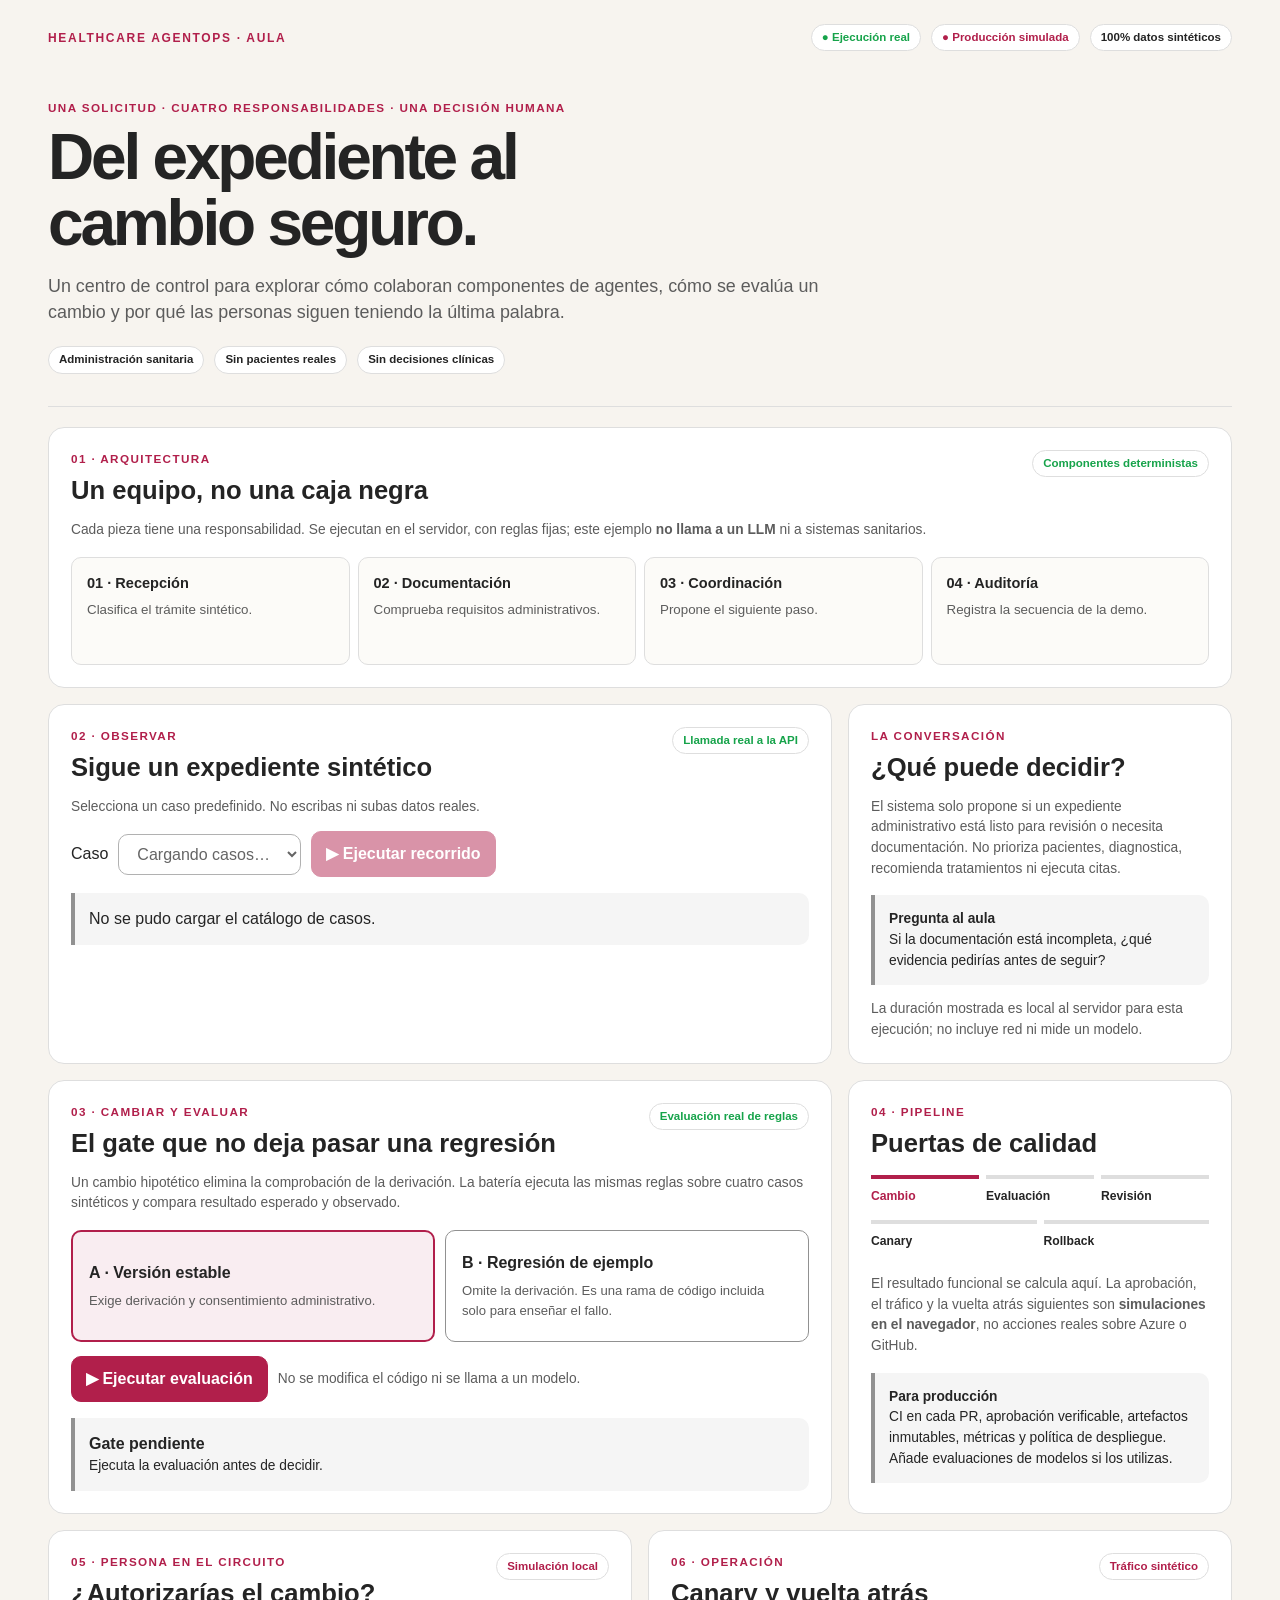
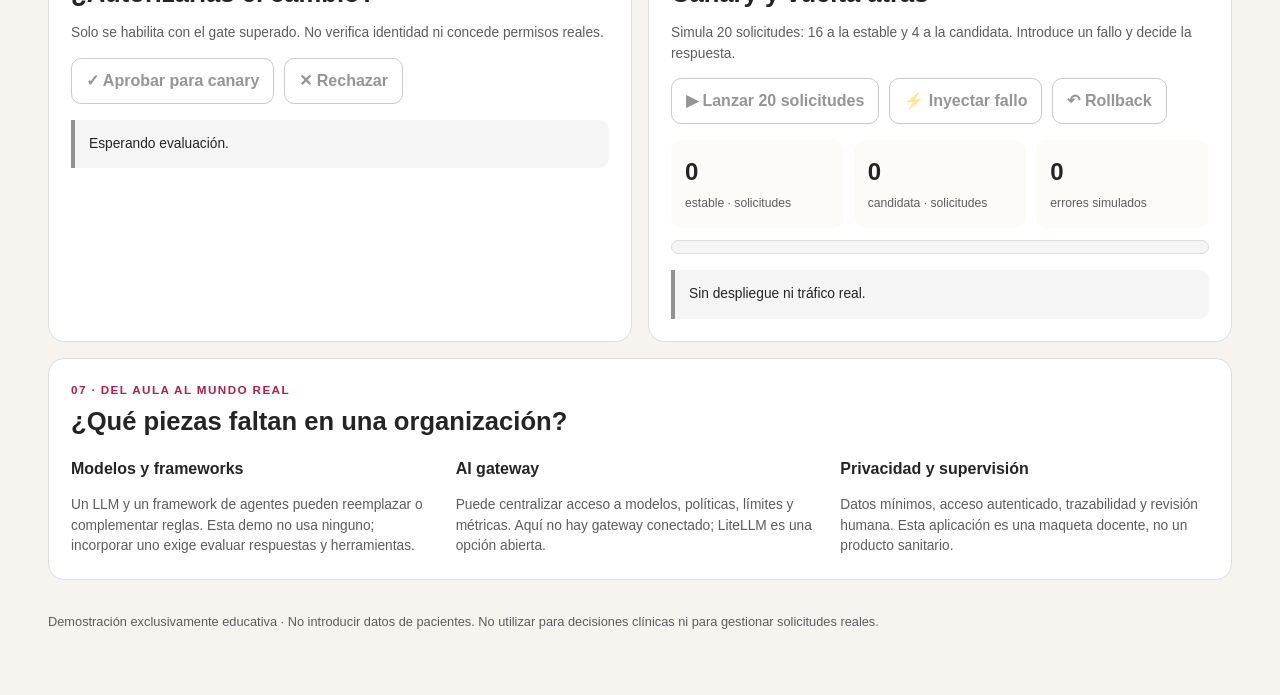
==== apps/healthcare/index.html @ aa03ec46 "Add synthetic healthcare AgentOps classroom Co-authored-by: Copilot <223556219+Copilot@users.noreply" ====
<!doctype html>
<html lang="es">
<head>
<meta charset="utf-8">
<meta name="viewport" content="width=device-width, initial-scale=1">
<meta name="description" content="Laboratorio interactivo de AgentOps para administración sanitaria con datos sintéticos.">
<title>Healthcare AgentOps · Centro de control</title>
<script>
  (() => {
    const param = new URLSearchParams(window.location.search).get("scoutTheme");
    const theme =
      param || (window.matchMedia("(prefers-color-scheme: dark)").matches ? "dark" : "light");
    document.documentElement.setAttribute("data-theme", theme);
  })();
</script>
<style>
:root {
  color-scheme: light;
  --cp-bg: #f7f4ef;
  --cp-bg-elevated: #fcfbf8;
  --cp-surface: #ffffff;
  --cp-surface-soft: #f5f5f5;
  --cp-border: #dedede;
  --cp-border-strong: #919191;
  --cp-text: #242424;
  --cp-text-muted: #5c5c5c;
  --cp-text-soft: #6f6f6f;
  --cp-accent: #b11f4b;
  --cp-accent-hover: #9a1a41;
  --cp-accent-soft: rgba(177, 31, 75, 0.08);
  --cp-accent-fg: #ffffff;
  --cp-success: #16a34a;
  --cp-danger: #dc2626;
  --cp-warning: #f59e0b;
  --cp-link: #0078d4;
  --cp-shadow: 0 18px 48px rgba(0, 0, 0, 0.12);
  --cp-overlay: rgba(255, 255, 255, 0.8);
  --cp-panel: rgba(255, 255, 255, 0.86);
  --cp-panel-strong: rgba(255, 255, 255, 0.96);
  --cp-sheen: rgba(255, 255, 255, 0.55);
  --cp-highlight: rgba(177, 31, 75, 0.12);
}
html[data-theme="dark"] {
  color-scheme: dark;
  --cp-bg: #3d3b3a;
  --cp-bg-elevated: #343231;
  --cp-surface: #292929;
  --cp-surface-soft: #2e2e2e;
  --cp-border: #474747;
  --cp-border-strong: #5f5f5f;
  --cp-text: #dedede;
  --cp-text-muted: #919191;
  --cp-text-soft: #b0b0b0;
  --cp-accent: #fd8ea1;
  --cp-accent-hover: #fb7b91;
  --cp-accent-soft: rgba(253, 142, 161, 0.14);
  --cp-accent-fg: #1a1a1a;
  --cp-success: #4ade80;
  --cp-danger: #f87171;
  --cp-warning: #fbbf24;
  --cp-link: #4da6ff;
  --cp-shadow: 0 18px 48px rgba(0, 0, 0, 0.32);
  --cp-overlay: rgba(41, 41, 41, 0.88);
  --cp-panel: rgba(41, 41, 41, 0.72);
  --cp-panel-strong: rgba(41, 41, 41, 0.96);
  --cp-sheen: rgba(255, 255, 255, 0.04);
  --cp-highlight: rgba(253, 142, 161, 0.12);
}
* { box-sizing: border-box }
body { margin: 0; background: var(--cp-bg); color: var(--cp-text); font: 16px/1.5 "Segoe UI", Aptos, Calibri, -apple-system, BlinkMacSystemFont, sans-serif }
main { max-width: 1440px; margin: auto; padding: 24px clamp(16px,4vw,48px) 64px }
h1,h2,h3,p { margin: 0 } h1 { font-size: clamp(2.4rem,5vw,4.6rem); line-height: 1.03; letter-spacing: -.05em; max-width: 900px }
h2 { font-size: clamp(1.3rem,2vw,1.7rem); line-height: 1.2 } h3 { font-size: 1rem }
button, select { font: inherit; color: var(--cp-text); border: 1px solid var(--cp-border-strong); border-radius: .625rem; background: var(--cp-surface); padding: 10px 14px }
button { cursor: pointer; font-weight: 650 } button:hover { border-color: var(--cp-accent); color: var(--cp-accent) }
button.primary { background: var(--cp-accent); border-color: var(--cp-accent); color: var(--cp-accent-fg) }
button.primary:hover { background: var(--cp-accent-hover) } button:disabled { opacity: .48; cursor: not-allowed }
button:focus-visible, select:focus-visible { outline: 3px solid var(--cp-accent); outline-offset: 3px }
.topline, .actions, .tagrow { display: flex; flex-wrap: wrap; gap: 10px; align-items: center }
.topline { justify-content: space-between; margin-bottom: 48px }
.brand { text-transform: uppercase; font-weight: 800; letter-spacing: .14em; color: var(--cp-accent); font-size: .75rem }
.pill { display: inline-flex; align-items: center; gap: 6px; border: 1px solid var(--cp-border); background: var(--cp-surface); border-radius: 999px; padding: 4px 10px; font-size: .72rem; font-weight: 700 }
.pill.real { color: var(--cp-success) } .pill.sim { color: var(--cp-accent) }
.lede { max-width: 820px; margin: 16px 0 20px; color: var(--cp-text-muted); font-size: 1.12rem }
.hero { border-bottom: 1px solid var(--cp-border); padding-bottom: 32px }
.grid { display: grid; grid-template-columns: repeat(12,minmax(0,1fr)); gap: 16px; margin-top: 20px }
.card { background: var(--cp-surface); border: 1px solid var(--cp-border); border-radius: 16px; padding: 22px; min-width: 0 }
.span12 { grid-column: span 12 } .span8 { grid-column: span 8 } .span4 { grid-column: span 4 } .span6 { grid-column: span 6 }
.cardhead { display: flex; justify-content: space-between; gap: 12px; align-items: flex-start; margin-bottom: 14px }
.kicker { font-weight: 800; color: var(--cp-accent); font-size: .73rem; text-transform: uppercase; letter-spacing: .12em; margin-bottom: 8px }
.muted { color: var(--cp-text-muted) } .small { font-size: .86rem } .space { margin-top: 14px } .space2 { margin-top: 22px }
.flow { display: grid; grid-template-columns: repeat(4,1fr); gap: 8px; margin-top: 16px }
.node { border: 1px solid var(--cp-border); border-radius: .625rem; padding: 15px; background: var(--cp-bg-elevated); min-height: 108px }
.node strong { display: block; font-size: .91rem } .node small { display: block; margin-top: 6px; color: var(--cp-text-muted) }
.choices { display: grid; grid-template-columns: 1fr 1fr; gap: 10px; margin-top: 16px }
.choice { text-align: left; min-height: 112px; padding: 16px }
.choice span { display: block; font-weight: 400; font-size: .82rem; margin-top: 6px; color: var(--cp-text-muted) }
.choice[aria-pressed="true"] { border: 2px solid var(--cp-accent); background: var(--cp-accent-soft) }
.result { margin-top: 16px; padding: 14px; border-left: 4px solid var(--cp-border-strong); background: var(--cp-surface-soft); border-radius: 0 .625rem .625rem 0 }
.result.good { border-color: var(--cp-success) } .result.bad { border-color: var(--cp-danger) }
.timeline { list-style: none; padding: 0; margin: 14px 0 0 }
.timeline li { display: grid; grid-template-columns: 130px 1fr; gap: 12px; padding: 11px 0; border-top: 1px solid var(--cp-border); font-size: .86rem }
.timeline li strong { color: var(--cp-accent) } .timeline small { display: block; color: var(--cp-text-muted) }
.steps { display: flex; flex-wrap: wrap; gap: 7px; padding: 0; list-style: none }
.steps li { flex: 1 1 85px; border-top: 4px solid var(--cp-border); padding: 8px 0; font-size: .76rem; font-weight: 700 }
.steps li.current { border-color: var(--cp-accent); color: var(--cp-accent) } .steps li.done { border-color: var(--cp-success) }
.test { display: flex; justify-content: space-between; gap: 10px; border-top: 1px solid var(--cp-border); padding: 9px 0; font-size: .86rem }
.pass { color: var(--cp-success); font-weight: 700 } .fail { color: var(--cp-danger); font-weight: 700 }
.metrics { display: grid; grid-template-columns: repeat(3,1fr); gap: 10px; margin-top: 16px }
.metric { background: var(--cp-bg-elevated); padding: 14px; border-radius: .625rem }
.metric strong { display: block; font-size: 1.5rem } .metric span { font-size: .76rem; color: var(--cp-text-muted) }
.track { height: 14px; background: var(--cp-surface-soft); border: 1px solid var(--cp-border); border-radius: 999px; overflow: hidden; margin-top: 12px }
.track span { display: block; height: 100%; background: var(--cp-accent); transition: width .25s }
footer { color: var(--cp-text-muted); margin-top: 32px; font-size: .8rem }
@media(max-width:850px) { .span8,.span4,.span6 { grid-column: span 12 } .flow { grid-template-columns: repeat(2,1fr) } .topline { margin-bottom: 26px } }
@media(max-width:480px) { .choices,.metrics { grid-template-columns: 1fr } .timeline li { grid-template-columns: 1fr; gap: 3px } }
@media(prefers-reduced-motion:reduce) { * { transition: none !important } }
</style>
</head>
<body>
<main>
  <div class="topline"><span class="brand">Healthcare AgentOps · Aula</span><div class="tagrow"><span class="pill real">● Ejecución real</span><span class="pill sim">● Producción simulada</span><span class="pill">100% datos sintéticos</span></div></div>
  <header class="hero">
    <p class="kicker">Una solicitud · Cuatro responsabilidades · Una decisión humana</p>
    <h1>Del expediente al<br>cambio seguro.</h1>
    <p class="lede">Un centro de control para explorar cómo colaboran componentes de agentes, cómo se evalúa un cambio y por qué las personas siguen teniendo la última palabra.</p>
    <div class="tagrow"><span class="pill">Administración sanitaria</span><span class="pill">Sin pacientes reales</span><span class="pill">Sin decisiones clínicas</span></div>
  </header>
  <section class="grid" aria-label="Laboratorio AgentOps sanitario">
    <article class="card span12">
      <div class="cardhead"><div><p class="kicker">01 · Arquitectura</p><h2>Un equipo, no una caja negra</h2></div><span class="pill real">Componentes deterministas</span></div>
      <p class="small muted">Cada pieza tiene una responsabilidad. Se ejecutan en el servidor, con reglas fijas; este ejemplo <strong>no llama a un LLM</strong> ni a sistemas sanitarios.</p>
      <div class="flow">
        <div class="node"><strong>01 · Recepción</strong><small>Clasifica el trámite sintético.</small></div>
        <div class="node"><strong>02 · Documentación</strong><small>Comprueba requisitos administrativos.</small></div>
        <div class="node"><strong>03 · Coordinación</strong><small>Propone el siguiente paso.</small></div>
        <div class="node"><strong>04 · Auditoría</strong><small>Registra la secuencia de la demo.</small></div>
      </div>
    </article>
    <article class="card span8">
      <div class="cardhead"><div><p class="kicker">02 · Observar</p><h2>Sigue un expediente sintético</h2></div><span class="pill real">Llamada real a la API</span></div>
      <p class="small muted">Selecciona un caso predefinido. No escribas ni subas datos reales.</p>
      <div class="actions space"><label for="case">Caso</label><select id="case" disabled><option>Cargando casos…</option></select><button id="run" class="primary" disabled>▶ Ejecutar recorrido</button></div>
      <div class="result" id="case-status" role="status" aria-live="polite">Selecciona un caso y ejecuta el recorrido.</div>
      <ol class="timeline" id="timeline" aria-label="Secuencia de componentes"></ol>
    </article>
    <article class="card span4">
      <div class="cardhead"><div><p class="kicker">La conversación</p><h2>¿Qué puede decidir?</h2></div></div>
      <p class="small muted">El sistema solo propone si un expediente administrativo está listo para revisión o necesita documentación. No prioriza pacientes, diagnostica, recomienda tratamientos ni ejecuta citas.</p>
      <div class="result small"><strong>Pregunta al aula</strong><p>Si la documentación está incompleta, ¿qué evidencia pedirías antes de seguir?</p></div>
      <p class="small muted space">La duración mostrada es local al servidor para esta ejecución; no incluye red ni mide un modelo.</p>
    </article>
    <article class="card span8">
      <div class="cardhead"><div><p class="kicker">03 · Cambiar y evaluar</p><h2>El gate que no deja pasar una regresión</h2></div><span class="pill real">Evaluación real de reglas</span></div>
      <p class="small muted">Un cambio hipotético elimina la comprobación de la derivación. La batería ejecuta las mismas reglas sobre cuatro casos sintéticos y compara resultado esperado y observado.</p>
      <div class="choices" role="group" aria-label="Versión a evaluar">
        <button class="choice" id="stable" aria-pressed="true"><strong>A · Versión estable</strong><span>Exige derivación y consentimiento administrativo.</span></button>
        <button class="choice" id="candidate" aria-pressed="false"><strong>B · Regresión de ejemplo</strong><span>Omite la derivación. Es una rama de código incluida solo para enseñar el fallo.</span></button>
      </div>
      <div class="actions space"><button id="evaluate" class="primary">▶ Ejecutar evaluación</button><span class="small muted">No se modifica el código ni se llama a un modelo.</span></div>
      <div class="result" id="gate" role="status" aria-live="polite"><strong>Gate pendiente</strong><p class="small">Ejecuta la evaluación antes de decidir.</p></div>
      <div id="tests" aria-label="Resultados de evaluación"></div>
    </article>
    <article class="card span4">
      <div class="cardhead"><div><p class="kicker">04 · Pipeline</p><h2>Puertas de calidad</h2></div></div>
      <ul class="steps"><li id="s-code" class="current">Cambio</li><li id="s-test">Evaluación</li><li id="s-review">Revisión</li><li id="s-canary">Canary</li><li id="s-rollback">Rollback</li></ul>
      <p class="small muted">El resultado funcional se calcula aquí. La aprobación, el tráfico y la vuelta atrás siguientes son <strong>simulaciones en el navegador</strong>, no acciones reales sobre Azure o GitHub.</p>
      <div class="result small"><strong>Para producción</strong><p>CI en cada PR, aprobación verificable, artefactos inmutables, métricas y política de despliegue. Añade evaluaciones de modelos si los utilizas.</p></div>
    </article>
    <article class="card span6">
      <div class="cardhead"><div><p class="kicker">05 · Persona en el circuito</p><h2>¿Autorizarías el cambio?</h2></div><span class="pill sim">Simulación local</span></div>
      <p class="small muted">Solo se habilita con el gate superado. No verifica identidad ni concede permisos reales.</p>
      <div class="actions space"><button id="approve" disabled>✓ Aprobar para canary</button><button id="reject" disabled>✕ Rechazar</button></div>
      <div class="result small" id="review-status" role="status">Esperando evaluación.</div>
    </article>
    <article class="card span6">
      <div class="cardhead"><div><p class="kicker">06 · Operación</p><h2>Canary y vuelta atrás</h2></div><span class="pill sim">Tráfico sintético</span></div>
      <p class="small muted">Simula 20 solicitudes: 16 a la estable y 4 a la candidata. Introduce un fallo y decide la respuesta.</p>
      <div class="actions space"><button id="traffic" disabled>▶ Lanzar 20 solicitudes</button><button id="fault" disabled>⚡ Inyectar fallo</button><button id="rollback" disabled>↶ Rollback</button></div>
      <div class="metrics"><div class="metric"><strong id="stable-count">0</strong><span>estable · solicitudes</span></div><div class="metric"><strong id="candidate-count">0</strong><span>candidata · solicitudes</span></div><div class="metric"><strong id="errors">0</strong><span>errores simulados</span></div></div>
      <div class="track" aria-label="Porcentaje de tráfico candidato"><span id="traffic-bar" style="width:0%"></span></div>
      <div class="result small" id="ops-status" role="status">Sin despliegue ni tráfico real.</div>
    </article>
    <article class="card span12">
      <p class="kicker">07 · Del aula al mundo real</p><h2>¿Qué piezas faltan en una organización?</h2>
      <div class="grid"><div class="span4"><h3>Modelos y frameworks</h3><p class="small muted space">Un LLM y un framework de agentes pueden reemplazar o complementar reglas. Esta demo no usa ninguno; incorporar uno exige evaluar respuestas y herramientas.</p></div><div class="span4"><h3>AI gateway</h3><p class="small muted space">Puede centralizar acceso a modelos, políticas, límites y métricas. Aquí no hay gateway conectado; LiteLLM es una opción abierta.</p></div><div class="span4"><h3>Privacidad y supervisión</h3><p class="small muted space">Datos mínimos, acceso autenticado, trazabilidad y revisión humana. Esta aplicación es una maqueta docente, no un producto sanitario.</p></div></div>
    </article>
  </section>
  <footer>Demostración exclusivamente educativa · No introducir datos de pacientes. No utilizar para decisiones clínicas ni para gestionar solicitudes reales.</footer>
</main>
<script>
const $ = id => document.getElementById(id);
let version = "stable", passed = false, approved = false, requests = 0, faulted = false;
function text(id, value) { $(id).textContent = value; }
function state(id, cls) { $(id).className = cls; }
function choose(next) {
  version = next; passed = false; approved = false; requests = 0; faulted = false;
  for (const id of ["stable", "candidate"]) $(id).setAttribute("aria-pressed", String(id === version));
  $("gate").className = "result"; $("gate").innerHTML = "<strong>Gate pendiente</strong><p class='small'>Ejecuta la evaluación antes de decidir.</p>";
  $("tests").replaceChildren(); $("timeline").replaceChildren(); text("case-status", "Selecciona un caso y ejecuta el recorrido.");
  text("review-status", "Esperando evaluación."); text("ops-status", "Sin despliegue ni tráfico real.");
  text("stable-count", "0"); text("candidate-count", "0"); text("errors", "0"); $("traffic-bar").style.width = "0%";
  $("approve").disabled = $("reject").disabled = $("traffic").disabled = $("fault").disabled = $("rollback").disabled = true;
  for (const id of ["s-code","s-test","s-review","s-canary","s-rollback"]) state(id, "");
  state("s-code", "current");
}
async function post(path, body) {
  const response = await fetch(path, {method:"POST", headers:{"Content-Type":"application/json"}, body:JSON.stringify(body)});
  if (!response.ok) throw new Error("La API no respondió correctamente (" + response.status + ").");
  return response.json();
}
function setBusy(busy) {
  $("evaluate").disabled = $("stable").disabled = $("candidate").disabled = busy;
  $("run").disabled = busy || $("case").disabled;
}
for (const id of ["stable", "candidate"]) $(id).addEventListener("click", () => choose(id));
$("run").addEventListener("click", async () => {
  setBusy(true); text("case-status", "Ejecutando…"); $("timeline").replaceChildren();
  try {
    const result = await post("/api/run", {case:$("case").value, version});
    const ready = result.status === "ready";
    $("case-status").className = "result " + (ready ? "good" : "bad");
    text("case-status", (ready ? "Listo para revisión humana" : "Pendiente de documentación") + " · " + result.duration_ms + " ms de procesamiento del servidor");
    for (const event of result.events) {
      const li = document.createElement("li"), who = document.createElement("strong"), body = document.createElement("div"), detail = document.createElement("small");
      who.textContent = event.agent; body.textContent = event.action; detail.textContent = event.detail;
      body.append(detail); li.append(who, body); $("timeline").append(li);
    }
  } catch (error) { $("case-status").className = "result bad"; text("case-status", error.message); }
  finally { setBusy(false); }
});
$("evaluate").addEventListener("click", async () => {
  choose(version); setBusy(true); state("s-code", "done"); state("s-test", "current");
  text("gate", "Evaluando casos sintéticos…");
  try {
    const result = await post("/api/evaluate", {version});
    passed = result.passed; $("gate").className = "result " + (passed ? "good" : "bad");
    text("gate", passed ? "✓ Gate superado: todos los casos pasan." : "✕ Gate bloqueado: se ha detectado una regresión.");
    for (const item of result.results) {
      const row = document.createElement("div"), label = document.createElement("span"), outcome = document.createElement("span");
      row.className = "test"; label.textContent = item.title;
      outcome.className = item.passed ? "pass" : "fail";
      outcome.textContent = item.passed ? "✓ Correcto" : "✕ Esperado: pendiente · observado: listo";
      row.append(label, outcome); $("tests").append(row);
    }
    if (passed) {
      state("s-test", "done"); state("s-review", "current"); $("approve").disabled = $("reject").disabled = false;
      text("review-status", "Evidencia disponible. Decide si simularías una aprobación.");
    } else text("review-status", "Bloqueado: corrige el cambio y vuelve a evaluar.");
  } catch (error) { $("gate").className = "result bad"; text("gate", error.message); text("review-status", "Bloqueado: no hay evidencia suficiente."); }
  finally { setBusy(false); }
});
$("approve").addEventListener("click", () => {
  if (!passed) return; approved = true; $("approve").disabled = $("reject").disabled = true; $("traffic").disabled = false;
  text("review-status", "Aprobación simulada registrada en esta página."); state("s-review", "done"); state("s-canary", "current");
});
$("reject").addEventListener("click", () => {
  approved = false; $("approve").disabled = $("reject").disabled = $("traffic").disabled = true;
  text("review-status", "Rechazado en esta página. Vuelve a evaluar para empezar otra revisión.");
});
$("traffic").addEventListener("click", () => {
  if (!approved) return; requests = 20; $("traffic").disabled = true; $("fault").disabled = false;
  text("stable-count", "16"); text("candidate-count", "4"); $("traffic-bar").style.width = "20%";
  text("ops-status", "Canary simulado: 4 de 20 solicitudes a la candidata; sin errores.");
});
$("fault").addEventListener("click", () => {
  if (!approved || !requests) return; faulted = true; $("fault").disabled = true; $("rollback").disabled = false;
  text("errors", "2"); text("ops-status", "Alerta simulada: 2 de 4 solicitudes de la candidata fallan (50%). Decide si vuelves atrás.");
  state("s-canary", "done"); state("s-rollback", "current");
});
$("rollback").addEventListener("click", () => {
  if (!faulted) return; $("rollback").disabled = true; $("traffic-bar").style.width = "0%";
  text("ops-status", "Rollback simulado: el tráfico futuro vuelve al 100% a la estable. Las cifras de arriba son las ya observadas.");
  state("s-rollback", "done");
});
choose("stable");
fetch("/api/cases").then(response => { if (!response.ok) throw new Error(); return response.json(); }).then(data => {
  $("case").replaceChildren();
  for (const item of data.cases) { const option = document.createElement("option"); option.value = item.id; option.textContent = item.title; $("case").append(option); }
  $("case").disabled = $("run").disabled = false;
}).catch(() => { text("case-status", "No se pudo cargar el catálogo de casos."); });
</script>
</body>
</html>
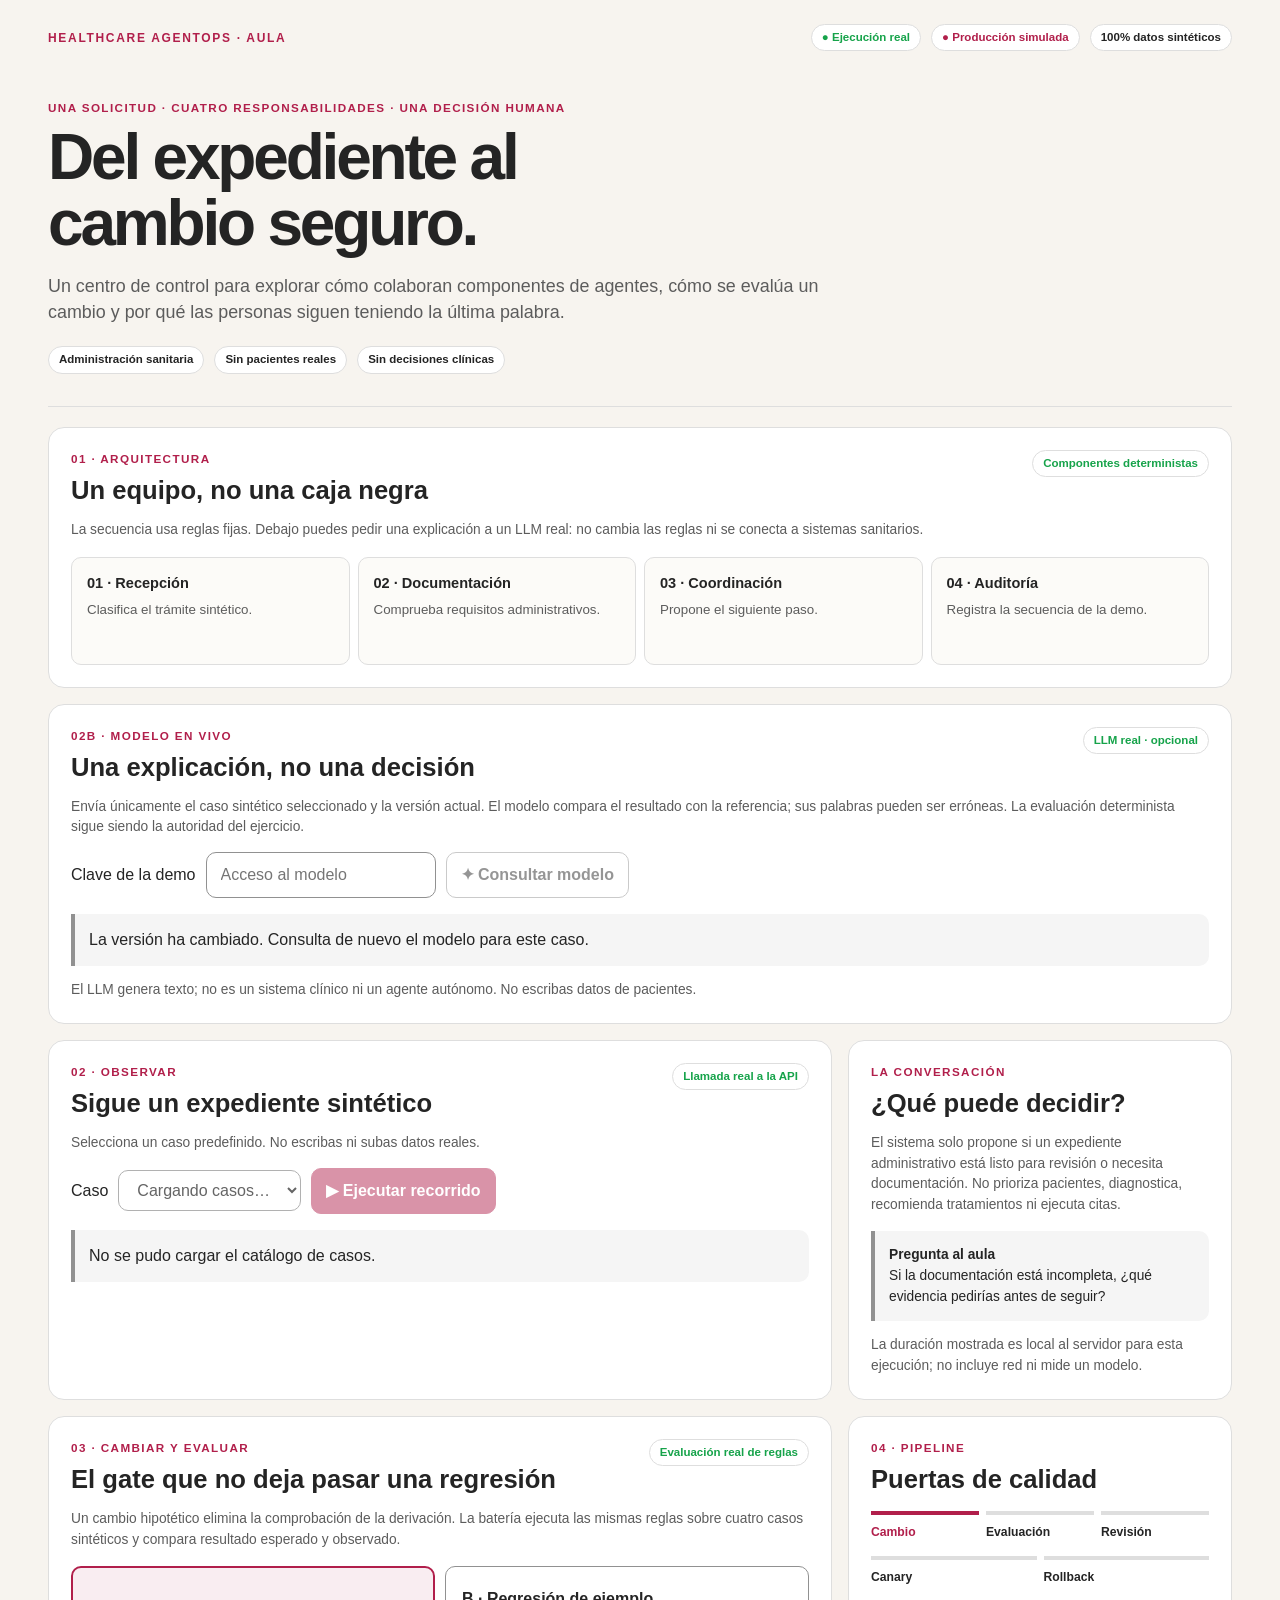
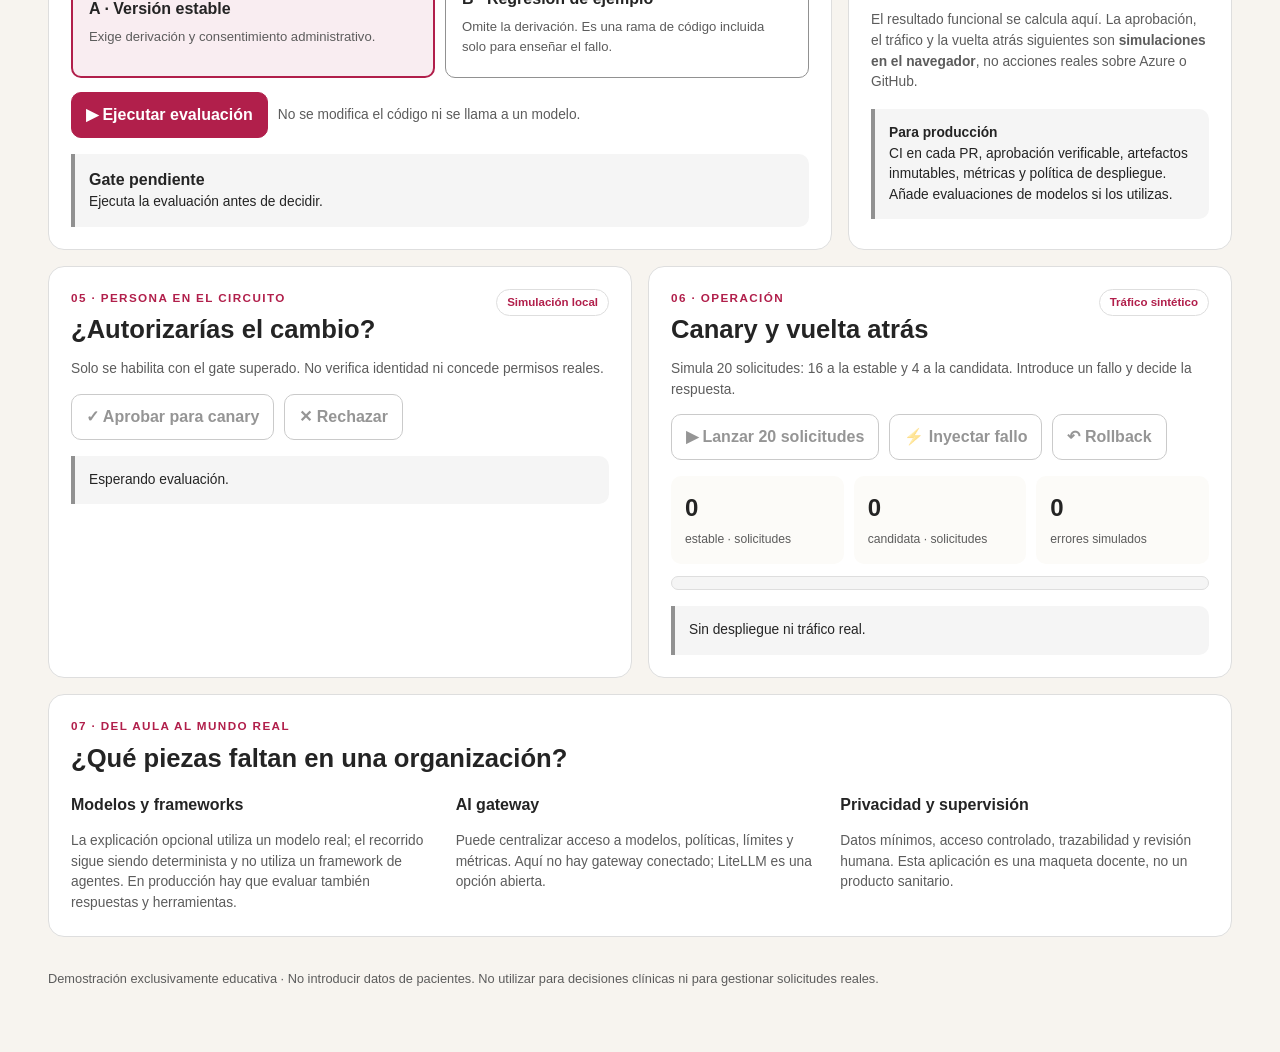
==== commit ac7ee58d: "Add optional synthetic-case LLM explanation Co-authored-by: Copilot <223556219+Copilot@users.noreply" ====
--- a/apps/healthcare/index.html
+++ b/apps/healthcare/index.html
@@ -71,7 +71,7 @@
 main { max-width: 1440px; margin: auto; padding: 24px clamp(16px,4vw,48px) 64px }
 h1,h2,h3,p { margin: 0 } h1 { font-size: clamp(2.4rem,5vw,4.6rem); line-height: 1.03; letter-spacing: -.05em; max-width: 900px }
 h2 { font-size: clamp(1.3rem,2vw,1.7rem); line-height: 1.2 } h3 { font-size: 1rem }
-button, select { font: inherit; color: var(--cp-text); border: 1px solid var(--cp-border-strong); border-radius: .625rem; background: var(--cp-surface); padding: 10px 14px }
+button, select, input { font: inherit; color: var(--cp-text); border: 1px solid var(--cp-border-strong); border-radius: .625rem; background: var(--cp-surface); padding: 10px 14px }
 button { cursor: pointer; font-weight: 650 } button:hover { border-color: var(--cp-accent); color: var(--cp-accent) }
 button.primary { background: var(--cp-accent); border-color: var(--cp-accent); color: var(--cp-accent-fg) }
 button.primary:hover { background: var(--cp-accent-hover) } button:disabled { opacity: .48; cursor: not-allowed }
@@ -97,6 +97,7 @@
 .choice span { display: block; font-weight: 400; font-size: .82rem; margin-top: 6px; color: var(--cp-text-muted) }
 .choice[aria-pressed="true"] { border: 2px solid var(--cp-accent); background: var(--cp-accent-soft) }
 .result { margin-top: 16px; padding: 14px; border-left: 4px solid var(--cp-border-strong); background: var(--cp-surface-soft); border-radius: 0 .625rem .625rem 0 }
+#model-result { white-space: pre-line }
 .result.good { border-color: var(--cp-success) } .result.bad { border-color: var(--cp-danger) }
 .timeline { list-style: none; padding: 0; margin: 14px 0 0 }
 .timeline li { display: grid; grid-template-columns: 130px 1fr; gap: 12px; padding: 11px 0; border-top: 1px solid var(--cp-border); font-size: .86rem }
@@ -129,13 +130,20 @@
   <section class="grid" aria-label="Laboratorio AgentOps sanitario">
     <article class="card span12">
       <div class="cardhead"><div><p class="kicker">01 · Arquitectura</p><h2>Un equipo, no una caja negra</h2></div><span class="pill real">Componentes deterministas</span></div>
-      <p class="small muted">Cada pieza tiene una responsabilidad. Se ejecutan en el servidor, con reglas fijas; este ejemplo <strong>no llama a un LLM</strong> ni a sistemas sanitarios.</p>
+      <p class="small muted">La secuencia usa reglas fijas. Debajo puedes pedir una explicación a un LLM real: no cambia las reglas ni se conecta a sistemas sanitarios.</p>
       <div class="flow">
         <div class="node"><strong>01 · Recepción</strong><small>Clasifica el trámite sintético.</small></div>
         <div class="node"><strong>02 · Documentación</strong><small>Comprueba requisitos administrativos.</small></div>
         <div class="node"><strong>03 · Coordinación</strong><small>Propone el siguiente paso.</small></div>
         <div class="node"><strong>04 · Auditoría</strong><small>Registra la secuencia de la demo.</small></div>
       </div>
+    </article>
+    <article class="card span12">
+      <div class="cardhead"><div><p class="kicker">02B · Modelo en vivo</p><h2>Una explicación, no una decisión</h2></div><span class="pill real">LLM real · opcional</span></div>
+      <p class="small muted">Envía únicamente el caso sintético seleccionado y la versión actual. El modelo compara el resultado con la referencia; sus palabras pueden ser erróneas. La evaluación determinista sigue siendo la autoridad del ejercicio.</p>
+      <div class="actions space"><label for="model-token">Clave de la demo</label><input id="model-token" type="password" autocomplete="off" placeholder="Acceso al modelo"><button id="model-run" disabled>✦ Consultar modelo</button></div>
+      <div class="result" id="model-result" role="status" aria-live="polite">Necesitas la clave de acceso y una conexión al modelo configurada en el servidor.</div>
+      <p class="small muted space">El LLM genera texto; no es un sistema clínico ni un agente autónomo. No escribas datos de pacientes.</p>
     </article>
     <article class="card span8">
       <div class="cardhead"><div><p class="kicker">02 · Observar</p><h2>Sigue un expediente sintético</h2></div><span class="pill real">Llamada real a la API</span></div>
@@ -183,7 +191,7 @@
     </article>
     <article class="card span12">
       <p class="kicker">07 · Del aula al mundo real</p><h2>¿Qué piezas faltan en una organización?</h2>
-      <div class="grid"><div class="span4"><h3>Modelos y frameworks</h3><p class="small muted space">Un LLM y un framework de agentes pueden reemplazar o complementar reglas. Esta demo no usa ninguno; incorporar uno exige evaluar respuestas y herramientas.</p></div><div class="span4"><h3>AI gateway</h3><p class="small muted space">Puede centralizar acceso a modelos, políticas, límites y métricas. Aquí no hay gateway conectado; LiteLLM es una opción abierta.</p></div><div class="span4"><h3>Privacidad y supervisión</h3><p class="small muted space">Datos mínimos, acceso autenticado, trazabilidad y revisión humana. Esta aplicación es una maqueta docente, no un producto sanitario.</p></div></div>
+      <div class="grid"><div class="span4"><h3>Modelos y frameworks</h3><p class="small muted space">La explicación opcional utiliza un modelo real; el recorrido sigue siendo determinista y no utiliza un framework de agentes. En producción hay que evaluar también respuestas y herramientas.</p></div><div class="span4"><h3>AI gateway</h3><p class="small muted space">Puede centralizar acceso a modelos, políticas, límites y métricas. Aquí no hay gateway conectado; LiteLLM es una opción abierta.</p></div><div class="span4"><h3>Privacidad y supervisión</h3><p class="small muted space">Datos mínimos, acceso controlado, trazabilidad y revisión humana. Esta aplicación es una maqueta docente, no un producto sanitario.</p></div></div>
     </article>
   </section>
   <footer>Demostración exclusivamente educativa · No introducir datos de pacientes. No utilizar para decisiones clínicas ni para gestionar solicitudes reales.</footer>
@@ -195,6 +203,7 @@
 function state(id, cls) { $(id).className = cls; }
 function choose(next) {
   version = next; passed = false; approved = false; requests = 0; faulted = false;
+  $("model-result").className = "result"; text("model-result", "La versión ha cambiado. Consulta de nuevo el modelo para este caso.");
   for (const id of ["stable", "candidate"]) $(id).setAttribute("aria-pressed", String(id === version));
   $("gate").className = "result"; $("gate").innerHTML = "<strong>Gate pendiente</strong><p class='small'>Ejecuta la evaluación antes de decidir.</p>";
   $("tests").replaceChildren(); $("timeline").replaceChildren(); text("case-status", "Selecciona un caso y ejecuta el recorrido.");
@@ -204,16 +213,35 @@
   for (const id of ["s-code","s-test","s-review","s-canary","s-rollback"]) state(id, "");
   state("s-code", "current");
 }
-async function post(path, body) {
-  const response = await fetch(path, {method:"POST", headers:{"Content-Type":"application/json"}, body:JSON.stringify(body)});
+async function post(path, body, token = "") {
+  const headers = {"Content-Type":"application/json"};
+  if (token) headers["X-Demo-Token"] = token;
+  const response = await fetch(path, {method:"POST", headers, body:JSON.stringify(body)});
   if (!response.ok) throw new Error("La API no respondió correctamente (" + response.status + ").");
   return response.json();
 }
 function setBusy(busy) {
   $("evaluate").disabled = $("stable").disabled = $("candidate").disabled = busy;
   $("run").disabled = busy || $("case").disabled;
+  $("model-run").disabled = busy || $("case").disabled;
 }
 for (const id of ["stable", "candidate"]) $(id).addEventListener("click", () => choose(id));
+$("case").addEventListener("change", () => {
+  $("model-result").className = "result";
+  text("model-result", "El caso ha cambiado. Consulta de nuevo el modelo.");
+});
+$("model-run").addEventListener("click", async () => {
+  const token = $("model-token").value;
+  if (!token) { text("model-result", "Introduce la clave de la demo."); return; }
+  setBusy(true); text("model-result", "Consultando el modelo con datos sintéticos…");
+  try {
+    const result = await post("/api/model", {case:$("case").value, version}, token);
+    $("model-result").className = "result " + (result.discrepancy ? "bad" : "good");
+    text("model-result", "Modelo: " + result.model + " · " + result.duration_ms + " ms · " +
+      (result.discrepancy ? "La regla detecta discrepancia." : "Sin discrepancia en este caso.") + "\n\n" + result.text);
+  } catch (error) { $("model-result").className = "result bad"; text("model-result", error.message); }
+  finally { setBusy(false); }
+});
 $("run").addEventListener("click", async () => {
   setBusy(true); text("case-status", "Ejecutando…"); $("timeline").replaceChildren();
   try {
@@ -277,7 +305,7 @@
 fetch("/api/cases").then(response => { if (!response.ok) throw new Error(); return response.json(); }).then(data => {
   $("case").replaceChildren();
   for (const item of data.cases) { const option = document.createElement("option"); option.value = item.id; option.textContent = item.title; $("case").append(option); }
-  $("case").disabled = $("run").disabled = false;
+  $("case").disabled = $("run").disabled = $("model-run").disabled = false;
 }).catch(() => { text("case-status", "No se pudo cargar el catálogo de casos."); });
 </script>
 </body>
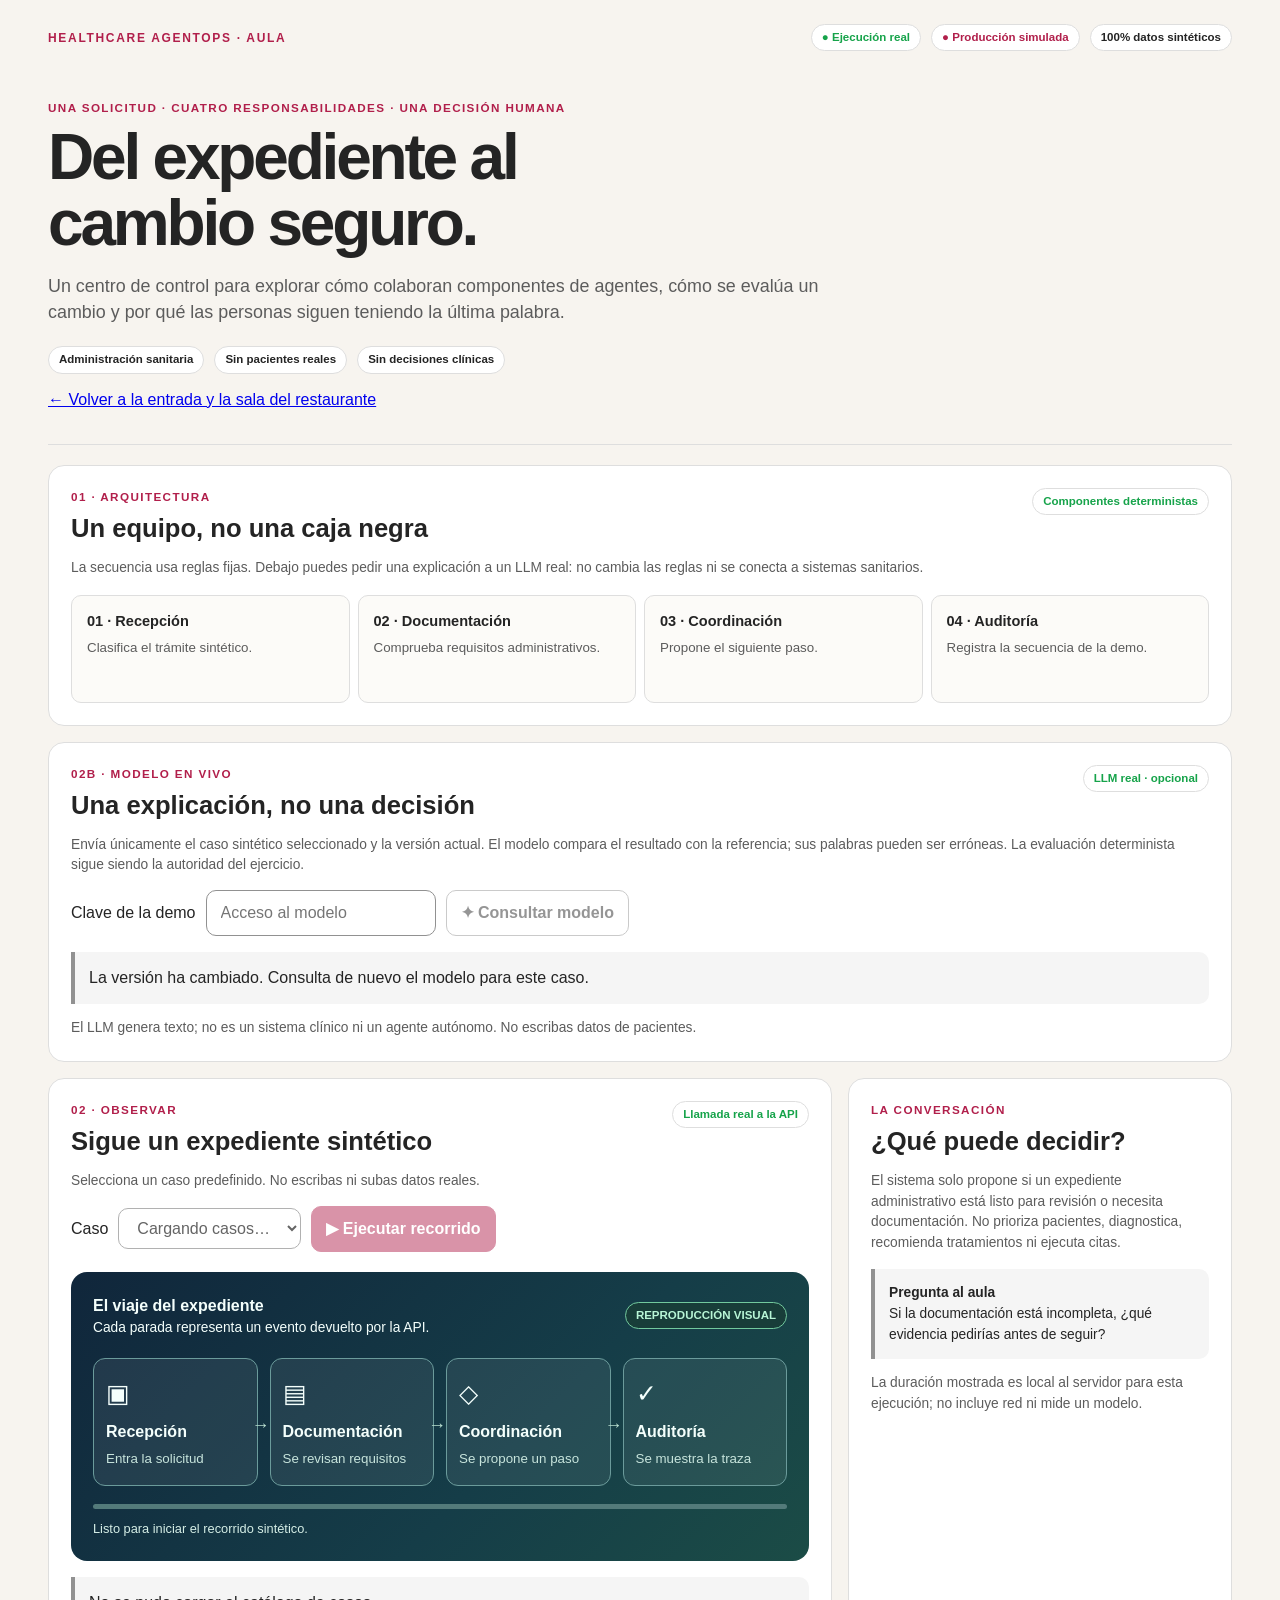
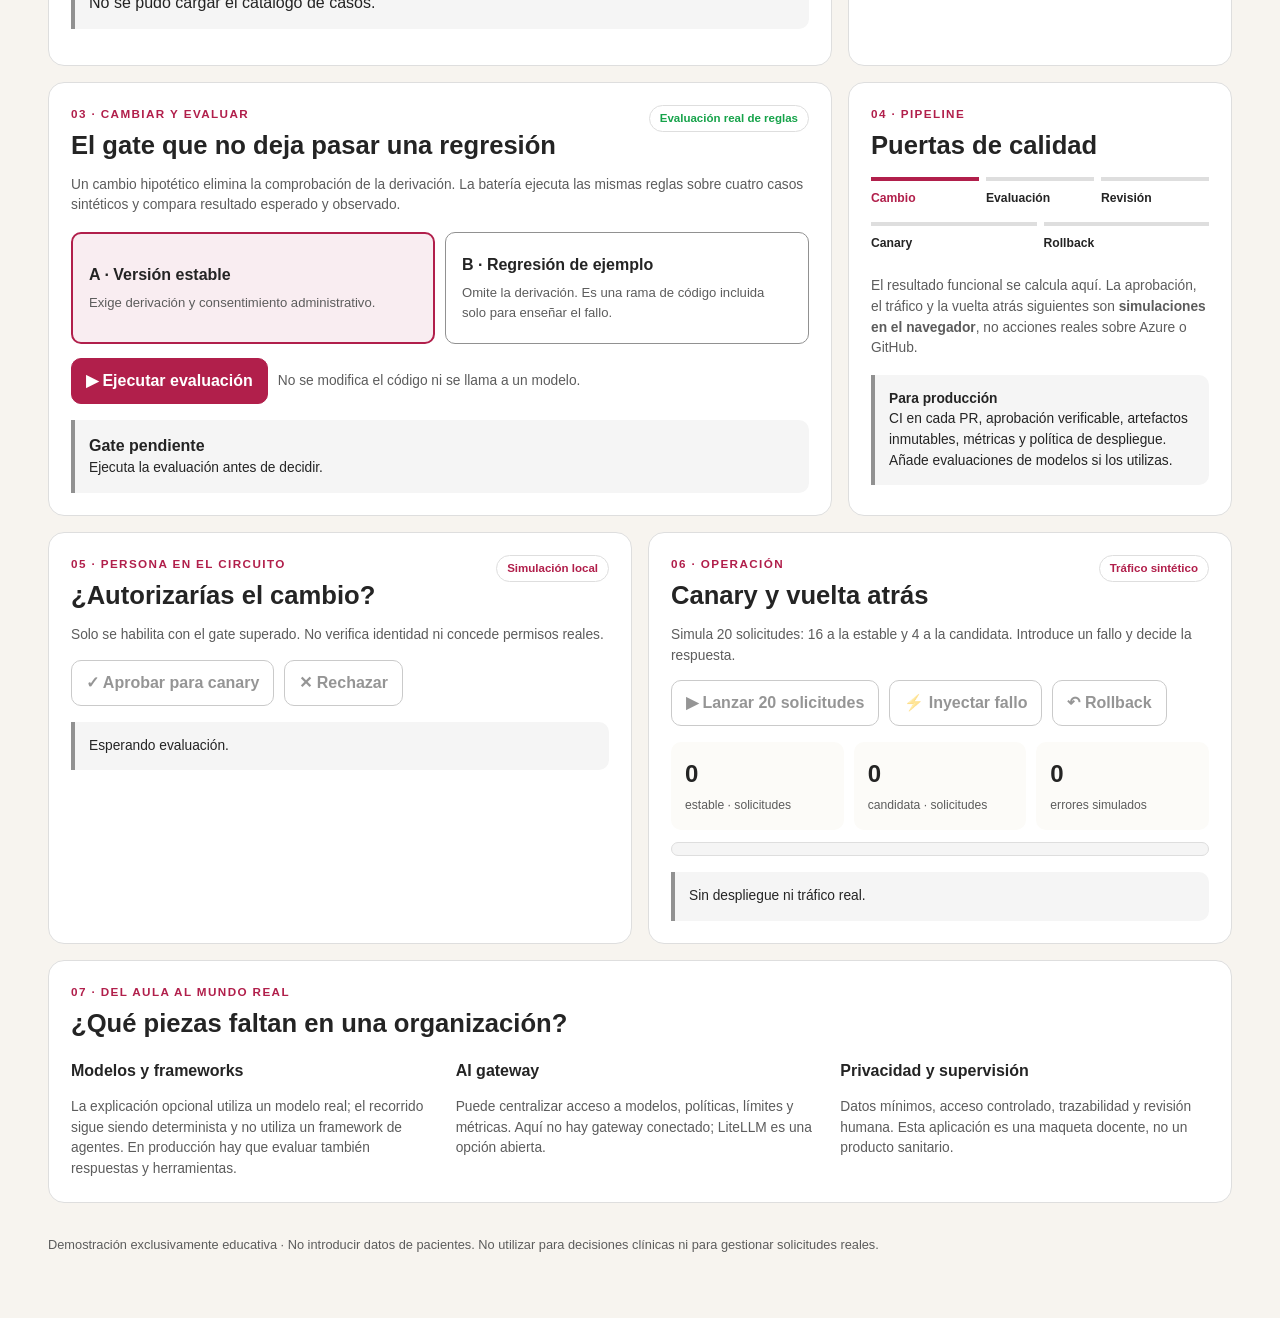
==== commit 6e2a8cce: "Restore interactive restaurant entrance for classroom Co-authored-by: Copilot <223556219+Copilot@use" ====
--- a/apps/healthcare/index.html
+++ b/apps/healthcare/index.html
@@ -92,6 +92,21 @@
 .flow { display: grid; grid-template-columns: repeat(4,1fr); gap: 8px; margin-top: 16px }
 .node { border: 1px solid var(--cp-border); border-radius: .625rem; padding: 15px; background: var(--cp-bg-elevated); min-height: 108px }
 .node strong { display: block; font-size: .91rem } .node small { display: block; margin-top: 6px; color: var(--cp-text-muted) }
+.journey { margin-top: 20px; padding: 22px; border-radius: 16px; overflow: hidden;
+  background: linear-gradient(135deg,#10263b,#153d48 60%,#1b4c46); color:#f4fffc; }
+.journey-head { display:flex; flex-wrap:wrap; justify-content:space-between; gap:10px; align-items:center }
+.journey-head .pill { color:#b8f5d6; border-color:#72c99d; background:#183d39 }
+.journey-grid { display:grid; grid-template-columns:repeat(4,minmax(0,1fr)); gap:12px; margin-top:20px }
+.station { position:relative; min-height:122px; padding:16px 12px; border:1px solid #6b9b9b;
+  border-radius:12px; background:rgba(255,255,255,.07); transition:transform .35s, background .35s, border-color .35s }
+.station:not(:last-child)::after { content:'→'; position:absolute; right:-13px; top:42%; z-index:1; color:#b9dfd0; font-size:18px }
+.station strong,.station small { display:block } .station small { color:#c7e4dc; margin-top:5px }
+.station .station-icon { display:block; font-size:1.55rem; margin-bottom:8px }
+.station.active { transform:translateY(-5px); border-color:#f7d286; background:rgba(246,200,112,.2); box-shadow:0 0 25px rgba(246,200,112,.22) }
+.station.done { border-color:#75ddb1; background:rgba(117,221,177,.13) }
+.journey-line { height:5px; background:#537a7a; border-radius:8px; overflow:hidden; margin-top:18px }
+.journey-line span { display:block; width:0; height:100%; background:linear-gradient(90deg,#78e0bd,#ffdd9e); transition:width .5s ease }
+.journey-status { margin-top:10px; color:#d5eee6; font-size:.8rem }
 .choices { display: grid; grid-template-columns: 1fr 1fr; gap: 10px; margin-top: 16px }
 .choice { text-align: left; min-height: 112px; padding: 16px }
 .choice span { display: block; font-weight: 400; font-size: .82rem; margin-top: 6px; color: var(--cp-text-muted) }
@@ -114,8 +129,8 @@
 .track span { display: block; height: 100%; background: var(--cp-accent); transition: width .25s }
 footer { color: var(--cp-text-muted); margin-top: 32px; font-size: .8rem }
 @media(max-width:850px) { .span8,.span4,.span6 { grid-column: span 12 } .flow { grid-template-columns: repeat(2,1fr) } .topline { margin-bottom: 26px } }
-@media(max-width:480px) { .choices,.metrics { grid-template-columns: 1fr } .timeline li { grid-template-columns: 1fr; gap: 3px } }
-@media(prefers-reduced-motion:reduce) { * { transition: none !important } }
+@media(max-width:480px) { .choices,.metrics { grid-template-columns: 1fr } .timeline li { grid-template-columns: 1fr; gap: 3px } .journey-grid { grid-template-columns:repeat(2,1fr) } .station:nth-child(2)::after { content:'' } }
+@media(prefers-reduced-motion:reduce) { * { transition: none !important } .station.active { transform:none } }
 </style>
 </head>
 <body>
@@ -126,6 +141,7 @@
     <h1>Del expediente al<br>cambio seguro.</h1>
     <p class="lede">Un centro de control para explorar cómo colaboran componentes de agentes, cómo se evalúa un cambio y por qué las personas siguen teniendo la última palabra.</p>
     <div class="tagrow"><span class="pill">Administración sanitaria</span><span class="pill">Sin pacientes reales</span><span class="pill">Sin decisiones clínicas</span></div>
+    <p class="space"><a href="/">← Volver a la entrada y la sala del restaurante</a></p>
   </header>
   <section class="grid" aria-label="Laboratorio AgentOps sanitario">
     <article class="card span12">
@@ -149,6 +165,17 @@
       <div class="cardhead"><div><p class="kicker">02 · Observar</p><h2>Sigue un expediente sintético</h2></div><span class="pill real">Llamada real a la API</span></div>
       <p class="small muted">Selecciona un caso predefinido. No escribas ni subas datos reales.</p>
       <div class="actions space"><label for="case">Caso</label><select id="case" disabled><option>Cargando casos…</option></select><button id="run" class="primary" disabled>▶ Ejecutar recorrido</button></div>
+      <div class="journey" aria-label="Visualización del recorrido administrativo">
+        <div class="journey-head"><div><strong>El viaje del expediente</strong><p class="small">Cada parada representa un evento devuelto por la API.</p></div><span class="pill">REPRODUCCIÓN VISUAL</span></div>
+        <div class="journey-grid">
+          <div class="station" id="station-0"><span class="station-icon" aria-hidden="true">▣</span><strong>Recepción</strong><small>Entra la solicitud</small></div>
+          <div class="station" id="station-1"><span class="station-icon" aria-hidden="true">▤</span><strong>Documentación</strong><small>Se revisan requisitos</small></div>
+          <div class="station" id="station-2"><span class="station-icon" aria-hidden="true">◇</span><strong>Coordinación</strong><small>Se propone un paso</small></div>
+          <div class="station" id="station-3"><span class="station-icon" aria-hidden="true">✓</span><strong>Auditoría</strong><small>Se muestra la traza</small></div>
+        </div>
+        <div class="journey-line" aria-hidden="true"><span id="journey-progress"></span></div>
+        <p class="journey-status" id="journey-status" aria-live="polite">Listo para iniciar el recorrido sintético.</p>
+      </div>
       <div class="result" id="case-status" role="status" aria-live="polite">Selecciona un caso y ejecuta el recorrido.</div>
       <ol class="timeline" id="timeline" aria-label="Secuencia de componentes"></ol>
     </article>
@@ -198,11 +225,17 @@
 </main>
 <script>
 const $ = id => document.getElementById(id);
-let version = "stable", passed = false, approved = false, requests = 0, faulted = false;
+let version = "stable", passed = false, approved = false, requests = 0, faulted = false, catalogReady = false;
 function text(id, value) { $(id).textContent = value; }
 function state(id, cls) { $(id).className = cls; }
+function resetJourney() {
+  for (let i = 0; i < 4; i++) state("station-" + i, "station");
+  $("journey-progress").style.width = "0%";
+  text("journey-status", "Listo para iniciar el recorrido sintético.");
+}
 function choose(next) {
   version = next; passed = false; approved = false; requests = 0; faulted = false;
+  resetJourney();
   $("model-result").className = "result"; text("model-result", "La versión ha cambiado. Consulta de nuevo el modelo para este caso.");
   for (const id of ["stable", "candidate"]) $(id).setAttribute("aria-pressed", String(id === version));
   $("gate").className = "result"; $("gate").innerHTML = "<strong>Gate pendiente</strong><p class='small'>Ejecuta la evaluación antes de decidir.</p>";
@@ -222,8 +255,8 @@
 }
 function setBusy(busy) {
   $("evaluate").disabled = $("stable").disabled = $("candidate").disabled = busy;
-  $("run").disabled = busy || $("case").disabled;
-  $("model-run").disabled = busy || $("case").disabled;
+  $("case").disabled = busy || !catalogReady;
+  $("run").disabled = $("model-run").disabled = busy || !catalogReady;
 }
 for (const id of ["stable", "candidate"]) $(id).addEventListener("click", () => choose(id));
 $("case").addEventListener("change", () => {
@@ -243,17 +276,24 @@
   finally { setBusy(false); }
 });
 $("run").addEventListener("click", async () => {
-  setBusy(true); text("case-status", "Ejecutando…"); $("timeline").replaceChildren();
+  setBusy(true); resetJourney(); text("case-status", "Ejecutando…"); $("timeline").replaceChildren();
   try {
     const result = await post("/api/run", {case:$("case").value, version});
     const ready = result.status === "ready";
-    $("case-status").className = "result " + (ready ? "good" : "bad");
-    text("case-status", (ready ? "Listo para revisión humana" : "Pendiente de documentación") + " · " + result.duration_ms + " ms de procesamiento del servidor");
-    for (const event of result.events) {
+    const delay = matchMedia("(prefers-reduced-motion: reduce)").matches ? 0 : 650;
+    for (const [index, event] of result.events.entries()) {
+      state("station-" + index, "station active");
+      text("journey-status", event.agent + " · " + event.action);
+      $("journey-progress").style.width = ((index + 1) * 25) + "%";
       const li = document.createElement("li"), who = document.createElement("strong"), body = document.createElement("div"), detail = document.createElement("small");
       who.textContent = event.agent; body.textContent = event.action; detail.textContent = event.detail;
       body.append(detail); li.append(who, body); $("timeline").append(li);
+      if (delay) await new Promise(resolve => setTimeout(resolve, delay));
+      state("station-" + index, "station done");
     }
+    $("case-status").className = "result " + (ready ? "good" : "bad");
+    text("case-status", (ready ? "Listo para revisión humana" : "Pendiente de documentación") + " · " + result.duration_ms + " ms de procesamiento del servidor");
+    text("journey-status", "Recorrido completado. La animación es una reproducción, no una medida de duración.");
   } catch (error) { $("case-status").className = "result bad"; text("case-status", error.message); }
   finally { setBusy(false); }
 });
@@ -305,7 +345,7 @@
 fetch("/api/cases").then(response => { if (!response.ok) throw new Error(); return response.json(); }).then(data => {
   $("case").replaceChildren();
   for (const item of data.cases) { const option = document.createElement("option"); option.value = item.id; option.textContent = item.title; $("case").append(option); }
-  $("case").disabled = $("run").disabled = $("model-run").disabled = false;
+  catalogReady = true; $("case").disabled = $("run").disabled = $("model-run").disabled = false;
 }).catch(() => { text("case-status", "No se pudo cargar el catálogo de casos."); });
 </script>
 </body>
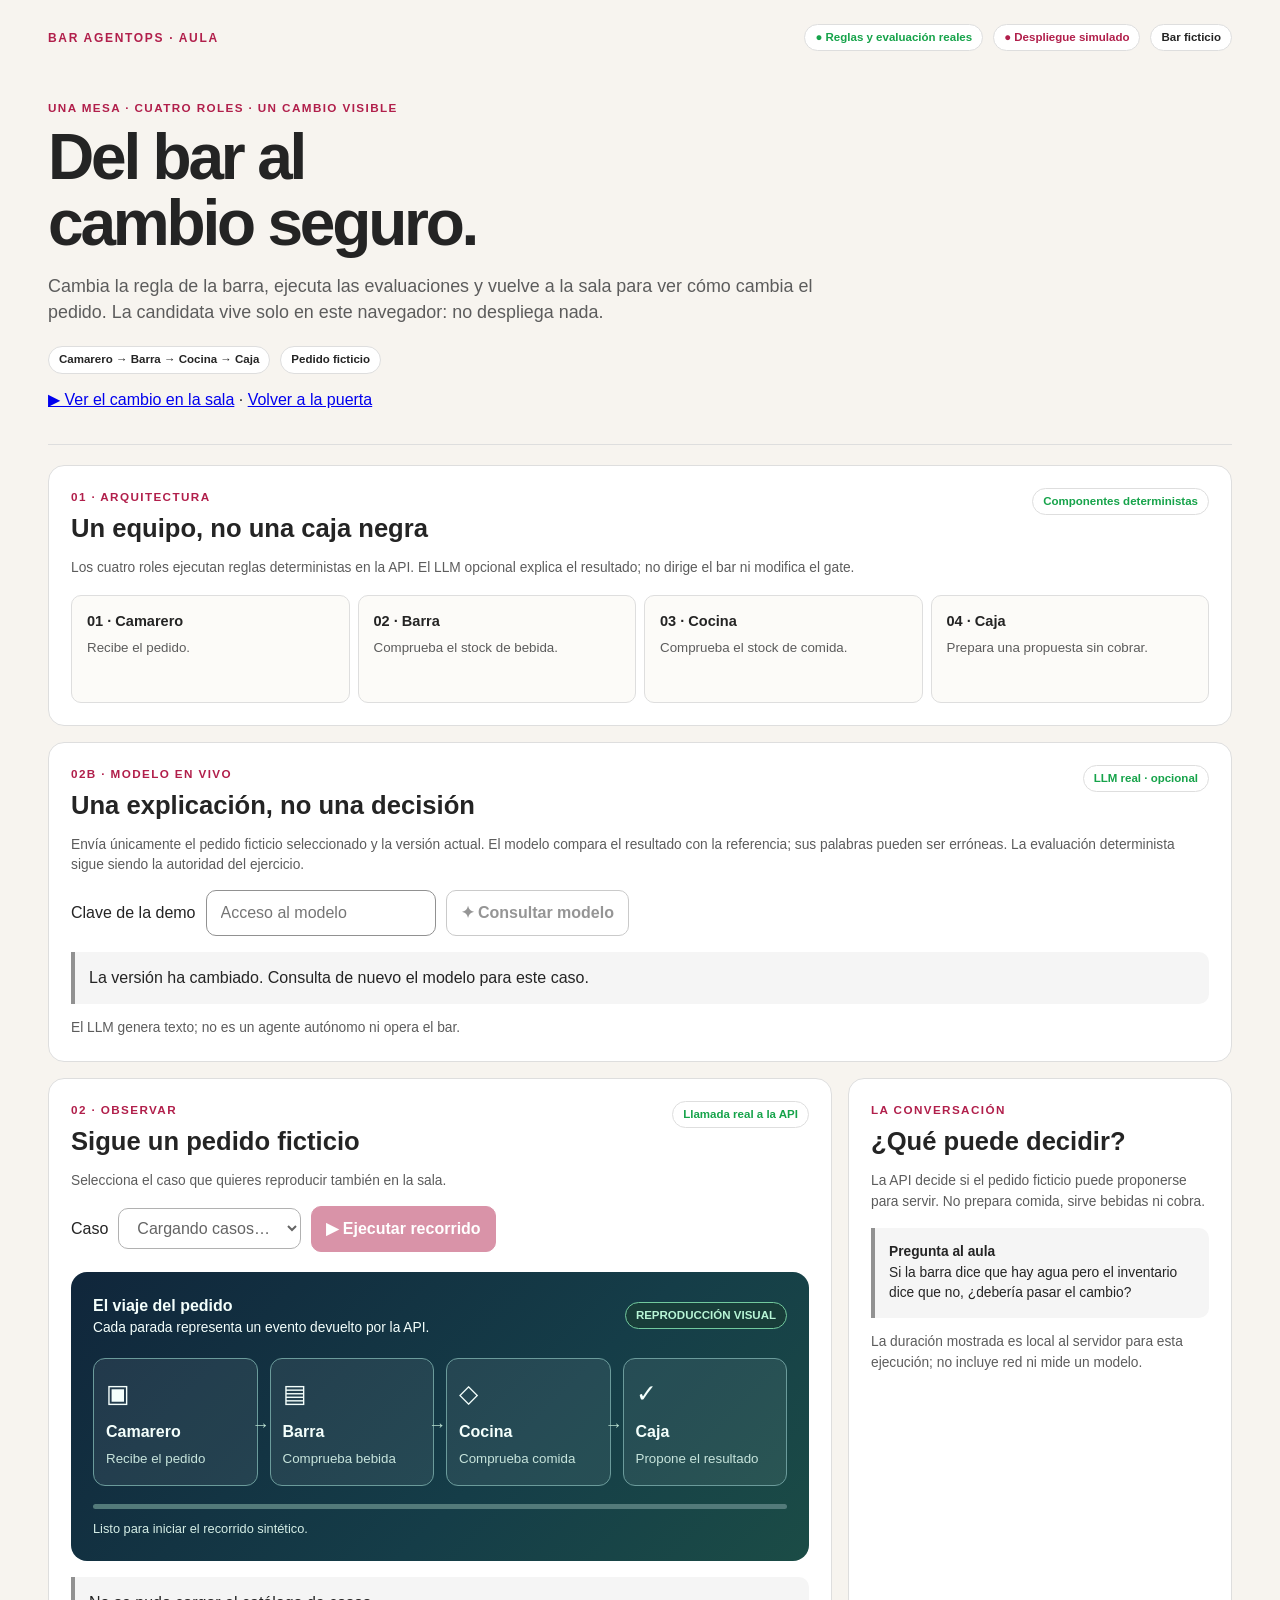
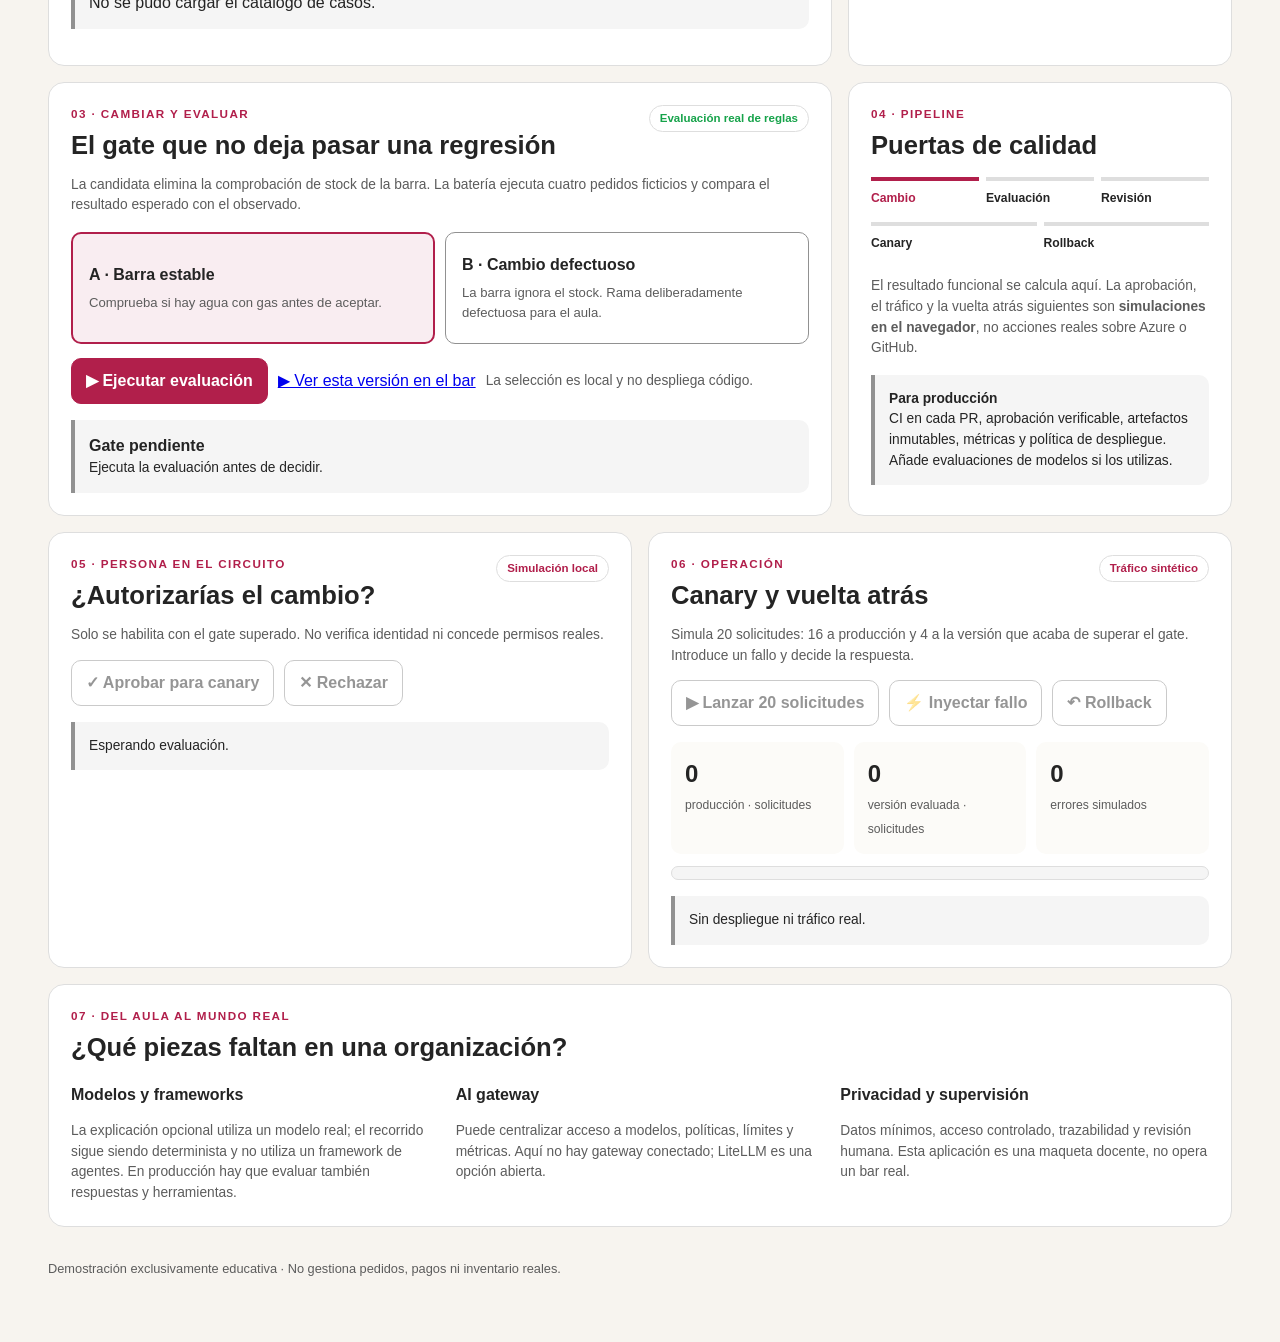
==== commit 7cf364bd: "Connect bar simulation to AgentOps change dashboard Co-authored-by: Copilot <223556219+Copilot@users" ====
--- a/apps/healthcare/index.html
+++ b/apps/healthcare/index.html
@@ -3,8 +3,8 @@
 <head>
 <meta charset="utf-8">
 <meta name="viewport" content="width=device-width, initial-scale=1">
-<meta name="description" content="Laboratorio interactivo de AgentOps para administración sanitaria con datos sintéticos.">
-<title>Healthcare AgentOps · Centro de control</title>
+<meta name="description" content="Laboratorio interactivo de AgentOps para un bar ficticio.">
+<title>Bar AgentOps · Centro de control</title>
 <script>
   (() => {
     const param = new URLSearchParams(window.location.search).get("scoutTheme");
@@ -104,6 +104,7 @@
 .station .station-icon { display:block; font-size:1.55rem; margin-bottom:8px }
 .station.active { transform:translateY(-5px); border-color:#f7d286; background:rgba(246,200,112,.2); box-shadow:0 0 25px rgba(246,200,112,.22) }
 .station.done { border-color:#75ddb1; background:rgba(117,221,177,.13) }
+.station.error { border-color:#ff8e86; background:rgba(199,55,48,.35); box-shadow:0 0 25px rgba(255,83,77,.3) }
 .journey-line { height:5px; background:#537a7a; border-radius:8px; overflow:hidden; margin-top:18px }
 .journey-line span { display:block; width:0; height:100%; background:linear-gradient(90deg,#78e0bd,#ffdd9e); transition:width .5s ease }
 .journey-status { margin-top:10px; color:#d5eee6; font-size:.8rem }
@@ -135,43 +136,43 @@
 </head>
 <body>
 <main>
-  <div class="topline"><span class="brand">Healthcare AgentOps · Aula</span><div class="tagrow"><span class="pill real">● Ejecución real</span><span class="pill sim">● Producción simulada</span><span class="pill">100% datos sintéticos</span></div></div>
+  <div class="topline"><span class="brand">Bar AgentOps · Aula</span><div class="tagrow"><span class="pill real">● Reglas y evaluación reales</span><span class="pill sim">● Despliegue simulado</span><span class="pill">Bar ficticio</span></div></div>
   <header class="hero">
-    <p class="kicker">Una solicitud · Cuatro responsabilidades · Una decisión humana</p>
-    <h1>Del expediente al<br>cambio seguro.</h1>
-    <p class="lede">Un centro de control para explorar cómo colaboran componentes de agentes, cómo se evalúa un cambio y por qué las personas siguen teniendo la última palabra.</p>
-    <div class="tagrow"><span class="pill">Administración sanitaria</span><span class="pill">Sin pacientes reales</span><span class="pill">Sin decisiones clínicas</span></div>
-    <p class="space"><a href="/">← Volver a la entrada y la sala del restaurante</a></p>
+    <p class="kicker">Una mesa · Cuatro roles · Un cambio visible</p>
+    <h1>Del bar al<br>cambio seguro.</h1>
+    <p class="lede">Cambia la regla de la barra, ejecuta las evaluaciones y vuelve a la sala para ver cómo cambia el pedido. La candidata vive solo en este navegador: no despliega nada.</p>
+    <div class="tagrow"><span class="pill">Camarero → Barra → Cocina → Caja</span><span class="pill">Pedido ficticio</span></div>
+    <p class="space"><a href="/?estado=dentro&amp;nombre=Demo&amp;run=1">▶ Ver el cambio en la sala</a> · <a href="/">Volver a la puerta</a></p>
   </header>
-  <section class="grid" aria-label="Laboratorio AgentOps sanitario">
+  <section class="grid" aria-label="Laboratorio AgentOps del bar">
     <article class="card span12">
       <div class="cardhead"><div><p class="kicker">01 · Arquitectura</p><h2>Un equipo, no una caja negra</h2></div><span class="pill real">Componentes deterministas</span></div>
-      <p class="small muted">La secuencia usa reglas fijas. Debajo puedes pedir una explicación a un LLM real: no cambia las reglas ni se conecta a sistemas sanitarios.</p>
+      <p class="small muted">Los cuatro roles ejecutan reglas deterministas en la API. El LLM opcional explica el resultado; no dirige el bar ni modifica el gate.</p>
       <div class="flow">
-        <div class="node"><strong>01 · Recepción</strong><small>Clasifica el trámite sintético.</small></div>
-        <div class="node"><strong>02 · Documentación</strong><small>Comprueba requisitos administrativos.</small></div>
-        <div class="node"><strong>03 · Coordinación</strong><small>Propone el siguiente paso.</small></div>
-        <div class="node"><strong>04 · Auditoría</strong><small>Registra la secuencia de la demo.</small></div>
+        <div class="node"><strong>01 · Camarero</strong><small>Recibe el pedido.</small></div>
+        <div class="node"><strong>02 · Barra</strong><small>Comprueba el stock de bebida.</small></div>
+        <div class="node"><strong>03 · Cocina</strong><small>Comprueba el stock de comida.</small></div>
+        <div class="node"><strong>04 · Caja</strong><small>Prepara una propuesta sin cobrar.</small></div>
       </div>
     </article>
     <article class="card span12">
       <div class="cardhead"><div><p class="kicker">02B · Modelo en vivo</p><h2>Una explicación, no una decisión</h2></div><span class="pill real">LLM real · opcional</span></div>
-      <p class="small muted">Envía únicamente el caso sintético seleccionado y la versión actual. El modelo compara el resultado con la referencia; sus palabras pueden ser erróneas. La evaluación determinista sigue siendo la autoridad del ejercicio.</p>
+      <p class="small muted">Envía únicamente el pedido ficticio seleccionado y la versión actual. El modelo compara el resultado con la referencia; sus palabras pueden ser erróneas. La evaluación determinista sigue siendo la autoridad del ejercicio.</p>
       <div class="actions space"><label for="model-token">Clave de la demo</label><input id="model-token" type="password" autocomplete="off" placeholder="Acceso al modelo"><button id="model-run" disabled>✦ Consultar modelo</button></div>
       <div class="result" id="model-result" role="status" aria-live="polite">Necesitas la clave de acceso y una conexión al modelo configurada en el servidor.</div>
-      <p class="small muted space">El LLM genera texto; no es un sistema clínico ni un agente autónomo. No escribas datos de pacientes.</p>
+      <p class="small muted space">El LLM genera texto; no es un agente autónomo ni opera el bar.</p>
     </article>
     <article class="card span8">
-      <div class="cardhead"><div><p class="kicker">02 · Observar</p><h2>Sigue un expediente sintético</h2></div><span class="pill real">Llamada real a la API</span></div>
-      <p class="small muted">Selecciona un caso predefinido. No escribas ni subas datos reales.</p>
+      <div class="cardhead"><div><p class="kicker">02 · Observar</p><h2>Sigue un pedido ficticio</h2></div><span class="pill real">Llamada real a la API</span></div>
+      <p class="small muted">Selecciona el caso que quieres reproducir también en la sala.</p>
       <div class="actions space"><label for="case">Caso</label><select id="case" disabled><option>Cargando casos…</option></select><button id="run" class="primary" disabled>▶ Ejecutar recorrido</button></div>
-      <div class="journey" aria-label="Visualización del recorrido administrativo">
-        <div class="journey-head"><div><strong>El viaje del expediente</strong><p class="small">Cada parada representa un evento devuelto por la API.</p></div><span class="pill">REPRODUCCIÓN VISUAL</span></div>
+      <div class="journey" aria-label="Visualización del recorrido del pedido">
+        <div class="journey-head"><div><strong>El viaje del pedido</strong><p class="small">Cada parada representa un evento devuelto por la API.</p></div><span class="pill">REPRODUCCIÓN VISUAL</span></div>
         <div class="journey-grid">
-          <div class="station" id="station-0"><span class="station-icon" aria-hidden="true">▣</span><strong>Recepción</strong><small>Entra la solicitud</small></div>
-          <div class="station" id="station-1"><span class="station-icon" aria-hidden="true">▤</span><strong>Documentación</strong><small>Se revisan requisitos</small></div>
-          <div class="station" id="station-2"><span class="station-icon" aria-hidden="true">◇</span><strong>Coordinación</strong><small>Se propone un paso</small></div>
-          <div class="station" id="station-3"><span class="station-icon" aria-hidden="true">✓</span><strong>Auditoría</strong><small>Se muestra la traza</small></div>
+          <div class="station" id="station-0"><span class="station-icon" aria-hidden="true">▣</span><strong>Camarero</strong><small>Recibe el pedido</small></div>
+          <div class="station" id="station-1"><span class="station-icon" aria-hidden="true">▤</span><strong>Barra</strong><small>Comprueba bebida</small></div>
+          <div class="station" id="station-2"><span class="station-icon" aria-hidden="true">◇</span><strong>Cocina</strong><small>Comprueba comida</small></div>
+          <div class="station" id="station-3"><span class="station-icon" aria-hidden="true">✓</span><strong>Caja</strong><small>Propone el resultado</small></div>
         </div>
         <div class="journey-line" aria-hidden="true"><span id="journey-progress"></span></div>
         <p class="journey-status" id="journey-status" aria-live="polite">Listo para iniciar el recorrido sintético.</p>
@@ -181,18 +182,18 @@
     </article>
     <article class="card span4">
       <div class="cardhead"><div><p class="kicker">La conversación</p><h2>¿Qué puede decidir?</h2></div></div>
-      <p class="small muted">El sistema solo propone si un expediente administrativo está listo para revisión o necesita documentación. No prioriza pacientes, diagnostica, recomienda tratamientos ni ejecuta citas.</p>
-      <div class="result small"><strong>Pregunta al aula</strong><p>Si la documentación está incompleta, ¿qué evidencia pedirías antes de seguir?</p></div>
+      <p class="small muted">La API decide si el pedido ficticio puede proponerse para servir. No prepara comida, sirve bebidas ni cobra.</p>
+      <div class="result small"><strong>Pregunta al aula</strong><p>Si la barra dice que hay agua pero el inventario dice que no, ¿debería pasar el cambio?</p></div>
       <p class="small muted space">La duración mostrada es local al servidor para esta ejecución; no incluye red ni mide un modelo.</p>
     </article>
     <article class="card span8">
       <div class="cardhead"><div><p class="kicker">03 · Cambiar y evaluar</p><h2>El gate que no deja pasar una regresión</h2></div><span class="pill real">Evaluación real de reglas</span></div>
-      <p class="small muted">Un cambio hipotético elimina la comprobación de la derivación. La batería ejecuta las mismas reglas sobre cuatro casos sintéticos y compara resultado esperado y observado.</p>
+      <p class="small muted">La candidata elimina la comprobación de stock de la barra. La batería ejecuta cuatro pedidos ficticios y compara el resultado esperado con el observado.</p>
       <div class="choices" role="group" aria-label="Versión a evaluar">
-        <button class="choice" id="stable" aria-pressed="true"><strong>A · Versión estable</strong><span>Exige derivación y consentimiento administrativo.</span></button>
-        <button class="choice" id="candidate" aria-pressed="false"><strong>B · Regresión de ejemplo</strong><span>Omite la derivación. Es una rama de código incluida solo para enseñar el fallo.</span></button>
+        <button class="choice" id="stable" aria-pressed="true"><strong>A · Barra estable</strong><span>Comprueba si hay agua con gas antes de aceptar.</span></button>
+        <button class="choice" id="candidate" aria-pressed="false"><strong>B · Cambio defectuoso</strong><span>La barra ignora el stock. Rama deliberadamente defectuosa para el aula.</span></button>
       </div>
-      <div class="actions space"><button id="evaluate" class="primary">▶ Ejecutar evaluación</button><span class="small muted">No se modifica el código ni se llama a un modelo.</span></div>
+      <div class="actions space"><button id="evaluate" class="primary">▶ Ejecutar evaluación</button><a href="/?estado=dentro&amp;nombre=Demo&amp;run=1">▶ Ver esta versión en el bar</a><span class="small muted">La selección es local y no despliega código.</span></div>
       <div class="result" id="gate" role="status" aria-live="polite"><strong>Gate pendiente</strong><p class="small">Ejecuta la evaluación antes de decidir.</p></div>
       <div id="tests" aria-label="Resultados de evaluación"></div>
     </article>
@@ -210,22 +211,24 @@
     </article>
     <article class="card span6">
       <div class="cardhead"><div><p class="kicker">06 · Operación</p><h2>Canary y vuelta atrás</h2></div><span class="pill sim">Tráfico sintético</span></div>
-      <p class="small muted">Simula 20 solicitudes: 16 a la estable y 4 a la candidata. Introduce un fallo y decide la respuesta.</p>
+      <p class="small muted">Simula 20 solicitudes: 16 a producción y 4 a la versión que acaba de superar el gate. Introduce un fallo y decide la respuesta.</p>
       <div class="actions space"><button id="traffic" disabled>▶ Lanzar 20 solicitudes</button><button id="fault" disabled>⚡ Inyectar fallo</button><button id="rollback" disabled>↶ Rollback</button></div>
-      <div class="metrics"><div class="metric"><strong id="stable-count">0</strong><span>estable · solicitudes</span></div><div class="metric"><strong id="candidate-count">0</strong><span>candidata · solicitudes</span></div><div class="metric"><strong id="errors">0</strong><span>errores simulados</span></div></div>
-      <div class="track" aria-label="Porcentaje de tráfico candidato"><span id="traffic-bar" style="width:0%"></span></div>
+      <div class="metrics"><div class="metric"><strong id="stable-count">0</strong><span>producción · solicitudes</span></div><div class="metric"><strong id="candidate-count">0</strong><span>versión evaluada · solicitudes</span></div><div class="metric"><strong id="errors">0</strong><span>errores simulados</span></div></div>
+      <div class="track" aria-label="Porcentaje de tráfico de la versión evaluada"><span id="traffic-bar" style="width:0%"></span></div>
       <div class="result small" id="ops-status" role="status">Sin despliegue ni tráfico real.</div>
     </article>
     <article class="card span12">
       <p class="kicker">07 · Del aula al mundo real</p><h2>¿Qué piezas faltan en una organización?</h2>
-      <div class="grid"><div class="span4"><h3>Modelos y frameworks</h3><p class="small muted space">La explicación opcional utiliza un modelo real; el recorrido sigue siendo determinista y no utiliza un framework de agentes. En producción hay que evaluar también respuestas y herramientas.</p></div><div class="span4"><h3>AI gateway</h3><p class="small muted space">Puede centralizar acceso a modelos, políticas, límites y métricas. Aquí no hay gateway conectado; LiteLLM es una opción abierta.</p></div><div class="span4"><h3>Privacidad y supervisión</h3><p class="small muted space">Datos mínimos, acceso controlado, trazabilidad y revisión humana. Esta aplicación es una maqueta docente, no un producto sanitario.</p></div></div>
+      <div class="grid"><div class="span4"><h3>Modelos y frameworks</h3><p class="small muted space">La explicación opcional utiliza un modelo real; el recorrido sigue siendo determinista y no utiliza un framework de agentes. En producción hay que evaluar también respuestas y herramientas.</p></div><div class="span4"><h3>AI gateway</h3><p class="small muted space">Puede centralizar acceso a modelos, políticas, límites y métricas. Aquí no hay gateway conectado; LiteLLM es una opción abierta.</p></div><div class="span4"><h3>Privacidad y supervisión</h3><p class="small muted space">Datos mínimos, acceso controlado, trazabilidad y revisión humana. Esta aplicación es una maqueta docente, no opera un bar real.</p></div></div>
     </article>
   </section>
-  <footer>Demostración exclusivamente educativa · No introducir datos de pacientes. No utilizar para decisiones clínicas ni para gestionar solicitudes reales.</footer>
+  <footer>Demostración exclusivamente educativa · No gestiona pedidos, pagos ni inventario reales.</footer>
 </main>
 <script>
 const $ = id => document.getElementById(id);
 let version = "stable", passed = false, approved = false, requests = 0, faulted = false, catalogReady = false;
+function saved(key, fallback) { try { return sessionStorage.getItem(key) || fallback; } catch { return fallback; } }
+function save(key, value) { try { sessionStorage.setItem(key, value); } catch { /* The demo still works on this page. */ } }
 function text(id, value) { $(id).textContent = value; }
 function state(id, cls) { $(id).className = cls; }
 function resetJourney() {
@@ -235,6 +238,7 @@
 }
 function choose(next) {
   version = next; passed = false; approved = false; requests = 0; faulted = false;
+  save("bar-version", version);
   resetJourney();
   $("model-result").className = "result"; text("model-result", "La versión ha cambiado. Consulta de nuevo el modelo para este caso.");
   for (const id of ["stable", "candidate"]) $(id).setAttribute("aria-pressed", String(id === version));
@@ -260,6 +264,8 @@
 }
 for (const id of ["stable", "candidate"]) $(id).addEventListener("click", () => choose(id));
 $("case").addEventListener("change", () => {
+  save("bar-case", $("case").value);
+  resetJourney(); $("timeline").replaceChildren(); text("case-status", "Selecciona un caso y ejecuta el recorrido.");
   $("model-result").className = "result";
   text("model-result", "El caso ha cambiado. Consulta de nuevo el modelo.");
 });
@@ -282,17 +288,17 @@
     const ready = result.status === "ready";
     const delay = matchMedia("(prefers-reduced-motion: reduce)").matches ? 0 : 650;
     for (const [index, event] of result.events.entries()) {
-      state("station-" + index, "station active");
+      state("station-" + index, event.state === "error" ? "station error" : "station active");
       text("journey-status", event.agent + " · " + event.action);
       $("journey-progress").style.width = ((index + 1) * 25) + "%";
       const li = document.createElement("li"), who = document.createElement("strong"), body = document.createElement("div"), detail = document.createElement("small");
       who.textContent = event.agent; body.textContent = event.action; detail.textContent = event.detail;
       body.append(detail); li.append(who, body); $("timeline").append(li);
       if (delay) await new Promise(resolve => setTimeout(resolve, delay));
-      state("station-" + index, "station done");
+      if (event.state !== "error") state("station-" + index, "station done");
     }
     $("case-status").className = "result " + (ready ? "good" : "bad");
-    text("case-status", (ready ? "Listo para revisión humana" : "Pendiente de documentación") + " · " + result.duration_ms + " ms de procesamiento del servidor");
+    text("case-status", (ready ? "Propuesto para servir" : "Pedido retenido por falta de stock") + " · " + result.duration_ms + " ms de procesamiento del servidor");
     text("journey-status", "Recorrido completado. La animación es una reproducción, no una medida de duración.");
   } catch (error) { $("case-status").className = "result bad"; text("case-status", error.message); }
   finally { setBusy(false); }
@@ -308,7 +314,8 @@
       const row = document.createElement("div"), label = document.createElement("span"), outcome = document.createElement("span");
       row.className = "test"; label.textContent = item.title;
       outcome.className = item.passed ? "pass" : "fail";
-      outcome.textContent = item.passed ? "✓ Correcto" : "✕ Esperado: pendiente · observado: listo";
+      const labelStatus = value => value === "ready" ? "propuesto" : "retenido";
+      outcome.textContent = item.passed ? "✓ Correcto" : "✕ Esperado: " + labelStatus(item.expected) + " · observado: " + labelStatus(item.observed);
       row.append(label, outcome); $("tests").append(row);
     }
     if (passed) {
@@ -329,11 +336,11 @@
 $("traffic").addEventListener("click", () => {
   if (!approved) return; requests = 20; $("traffic").disabled = true; $("fault").disabled = false;
   text("stable-count", "16"); text("candidate-count", "4"); $("traffic-bar").style.width = "20%";
-  text("ops-status", "Canary simulado: 4 de 20 solicitudes a la candidata; sin errores.");
+  text("ops-status", "Canary simulado: 4 de 20 solicitudes a la versión evaluada; sin errores.");
 });
 $("fault").addEventListener("click", () => {
   if (!approved || !requests) return; faulted = true; $("fault").disabled = true; $("rollback").disabled = false;
-  text("errors", "2"); text("ops-status", "Alerta simulada: 2 de 4 solicitudes de la candidata fallan (50%). Decide si vuelves atrás.");
+  text("errors", "2"); text("ops-status", "Alerta simulada: 2 de 4 solicitudes de la versión evaluada fallan (50%). Decide si vuelves atrás.");
   state("s-canary", "done"); state("s-rollback", "current");
 });
 $("rollback").addEventListener("click", () => {
@@ -341,10 +348,13 @@
   text("ops-status", "Rollback simulado: el tráfico futuro vuelve al 100% a la estable. Las cifras de arriba son las ya observadas.");
   state("s-rollback", "done");
 });
-choose("stable");
+choose(saved("bar-version", "stable") === "candidate" ? "candidate" : "stable");
 fetch("/api/cases").then(response => { if (!response.ok) throw new Error(); return response.json(); }).then(data => {
   $("case").replaceChildren();
   for (const item of data.cases) { const option = document.createElement("option"); option.value = item.id; option.textContent = item.title; $("case").append(option); }
+  const selected = saved("bar-case", "missing");
+  $("case").value = data.cases.some(item => item.id === selected) ? selected : data.cases[0].id;
+  save("bar-case", $("case").value);
   catalogReady = true; $("case").disabled = $("run").disabled = $("model-run").disabled = false;
 }).catch(() => { text("case-status", "No se pudo cargar el catálogo de casos."); });
 </script>
